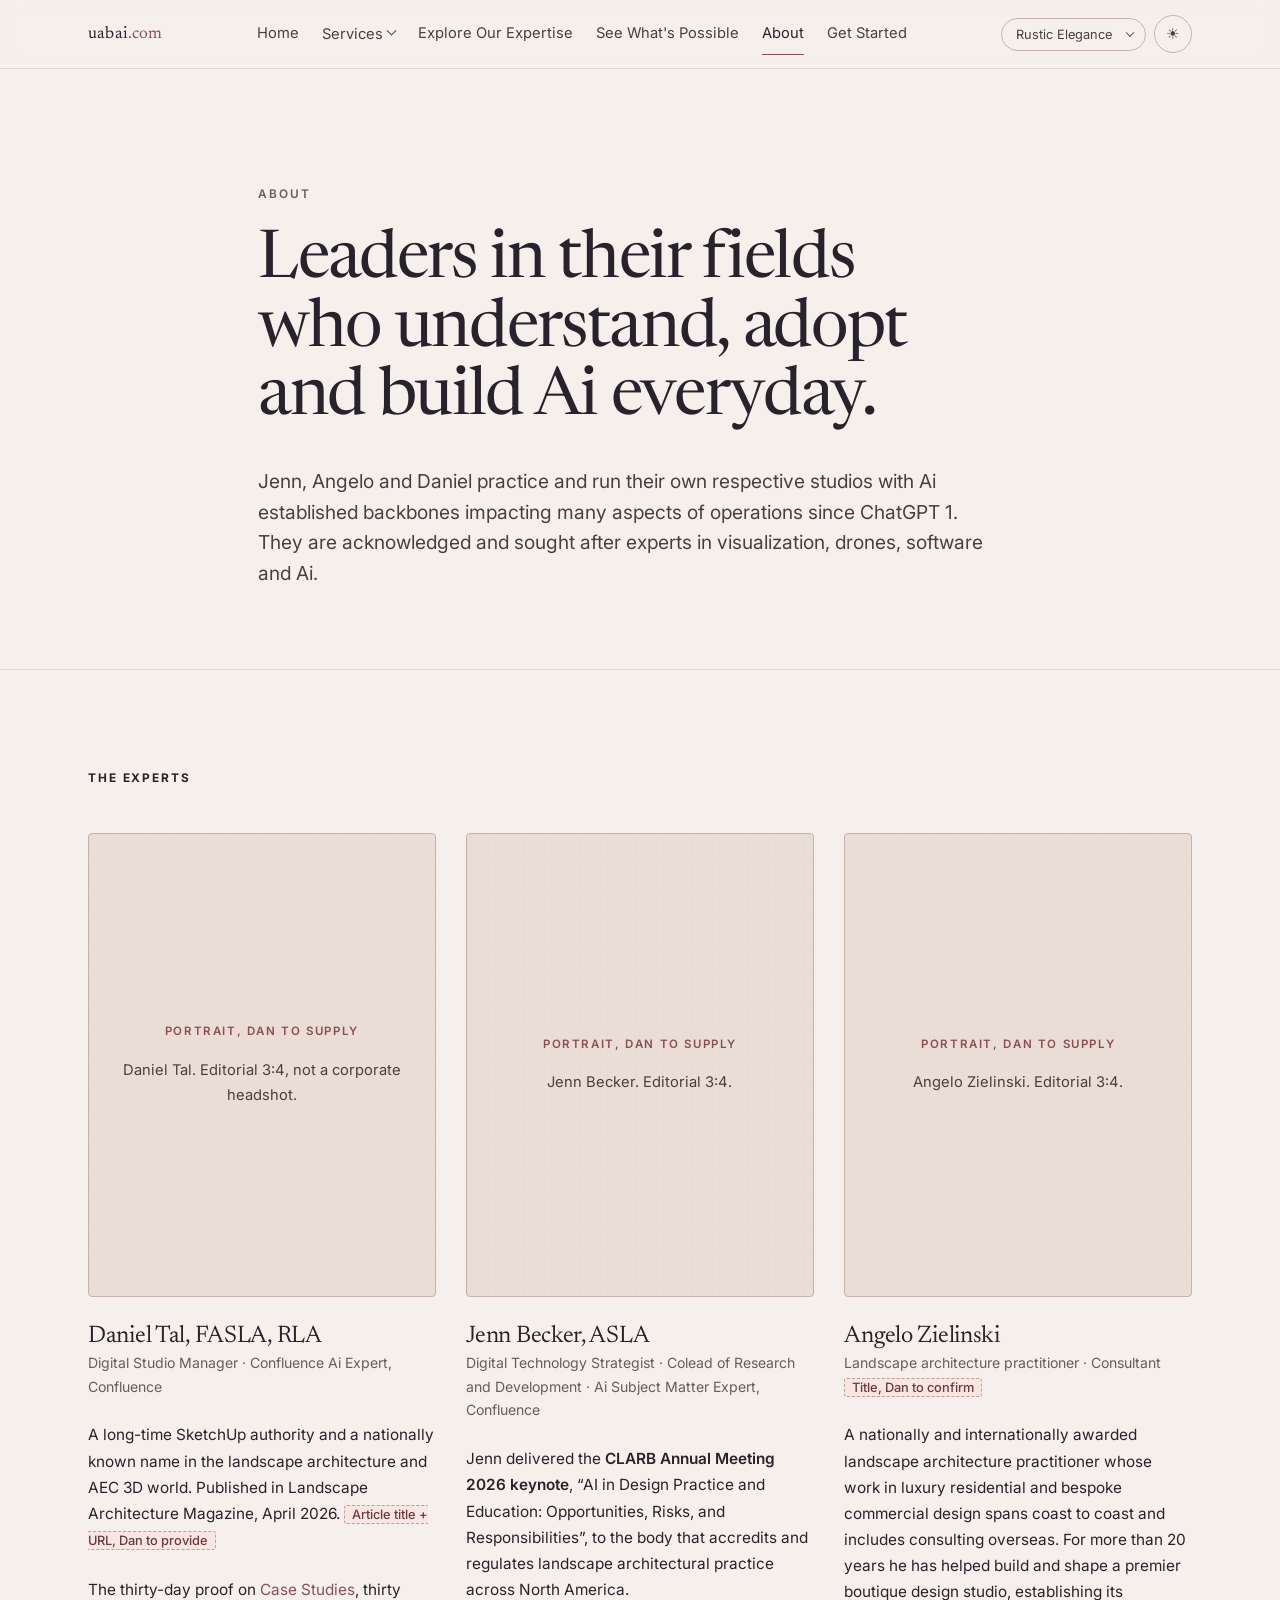
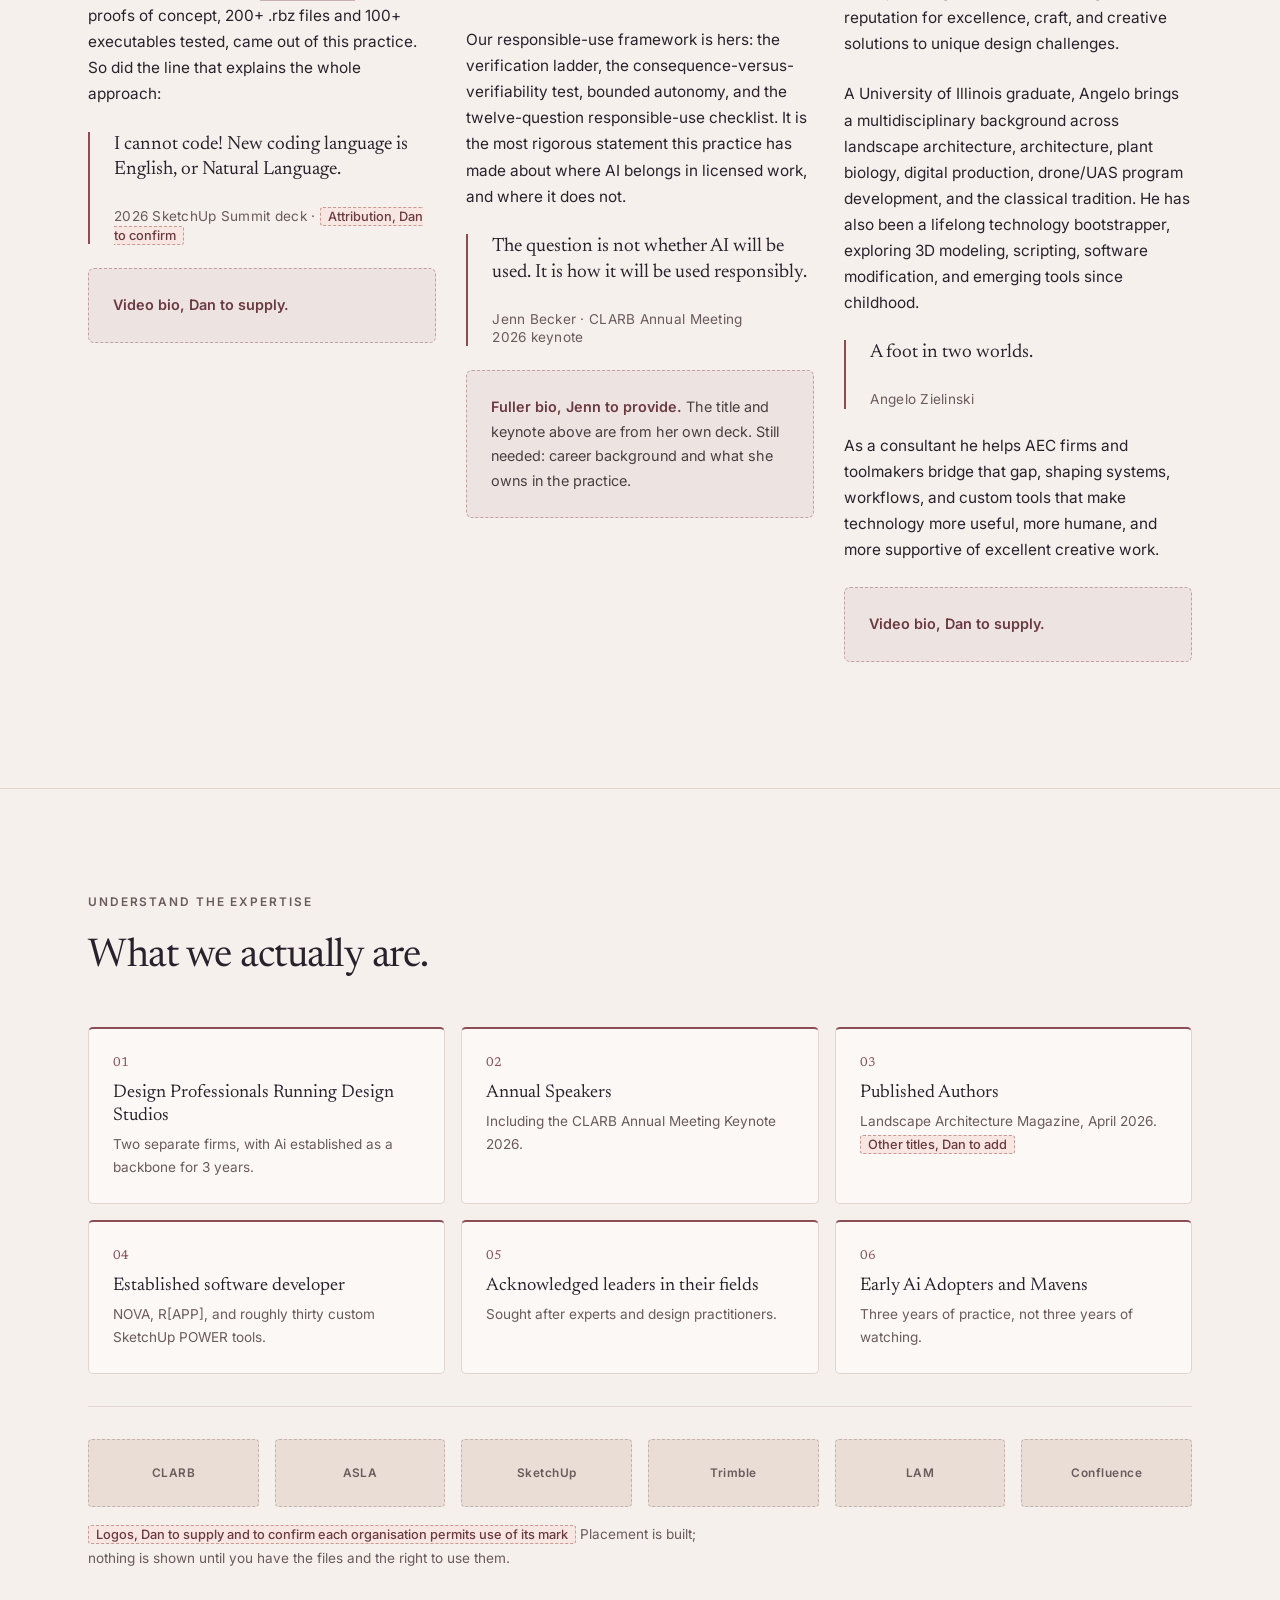
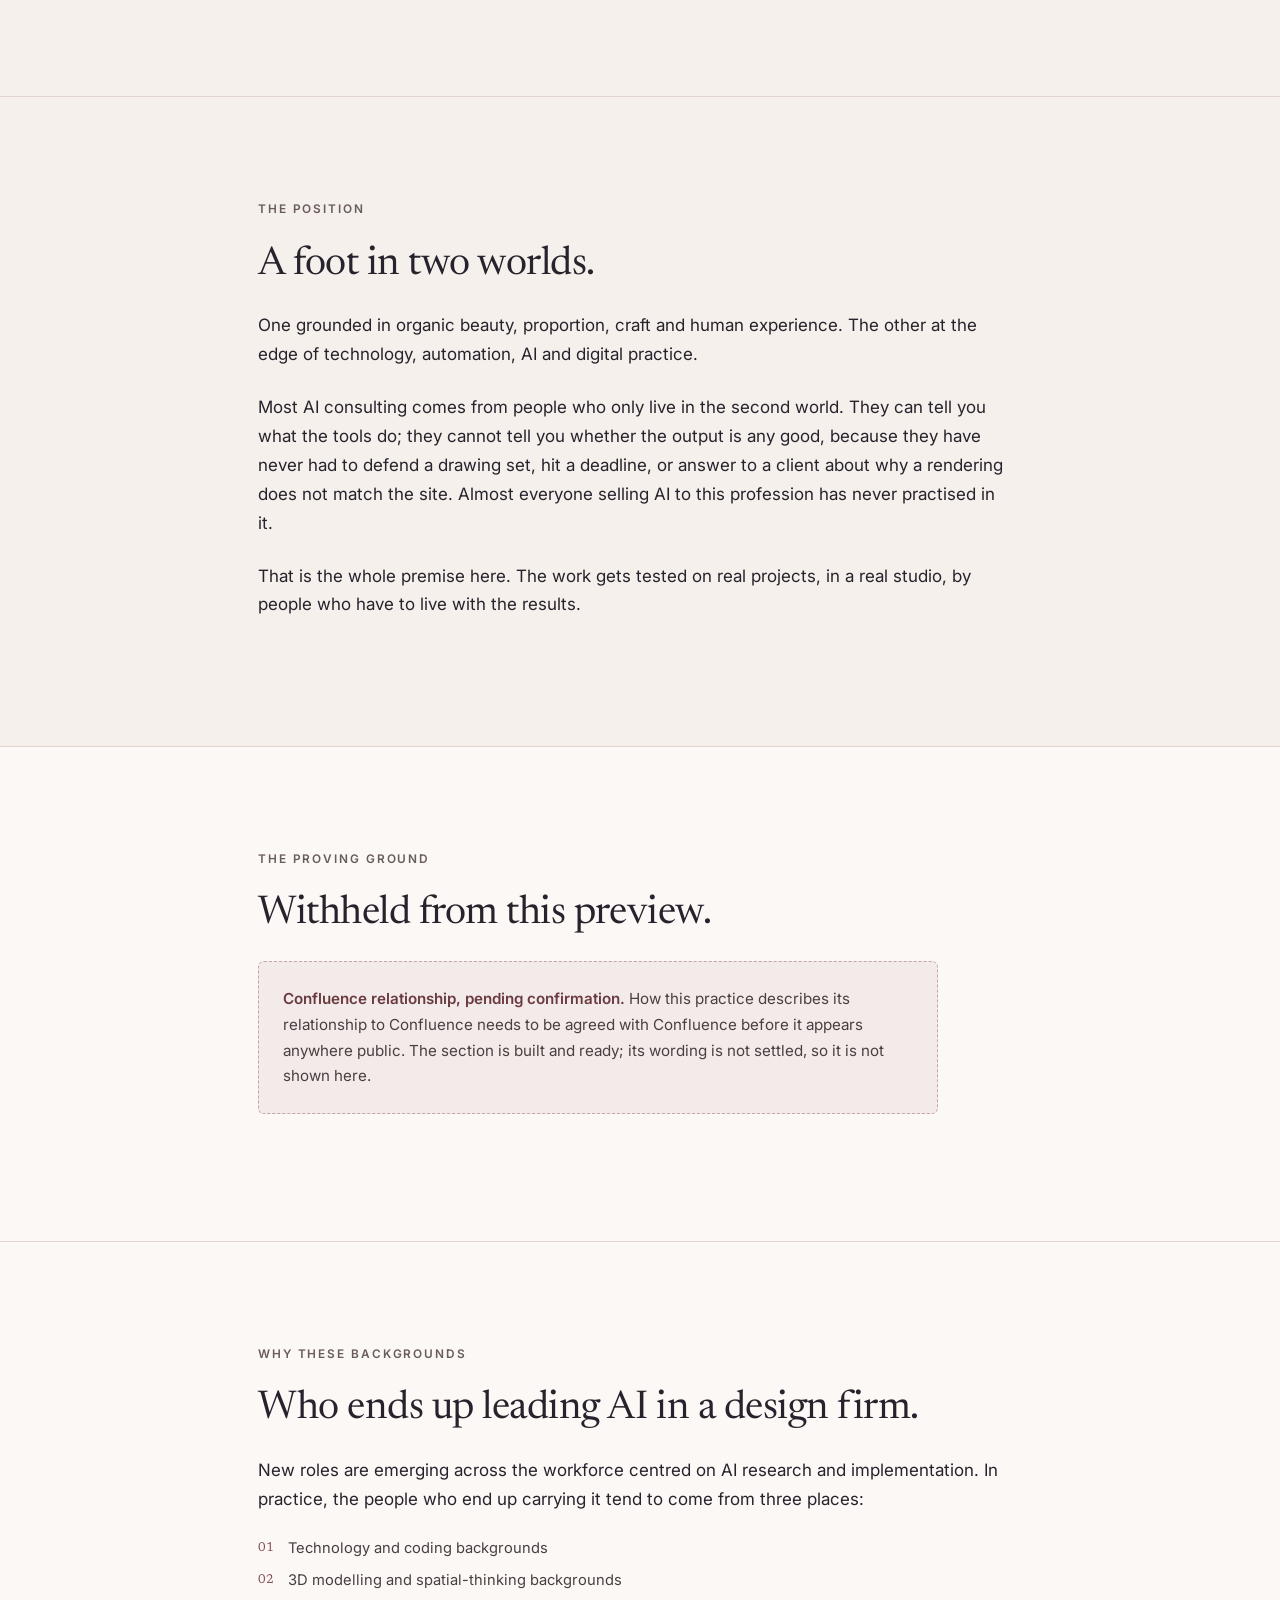
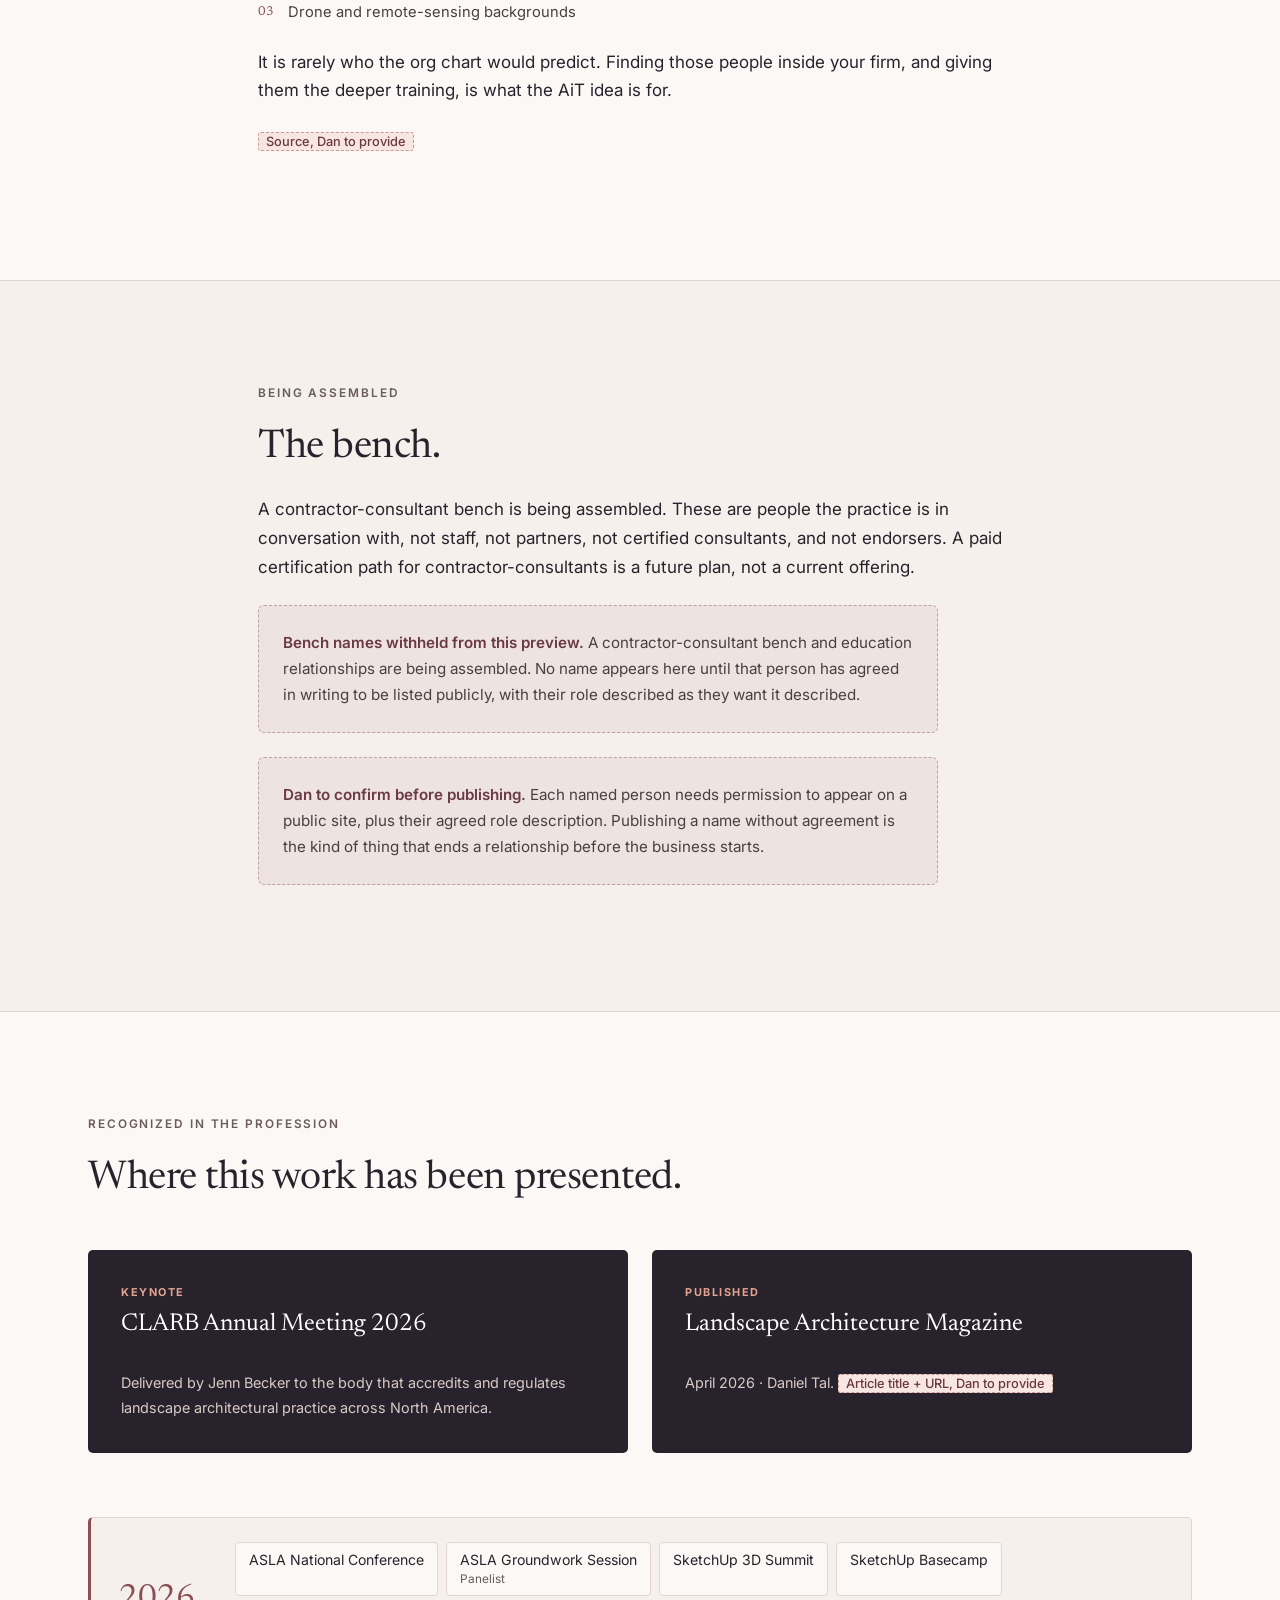
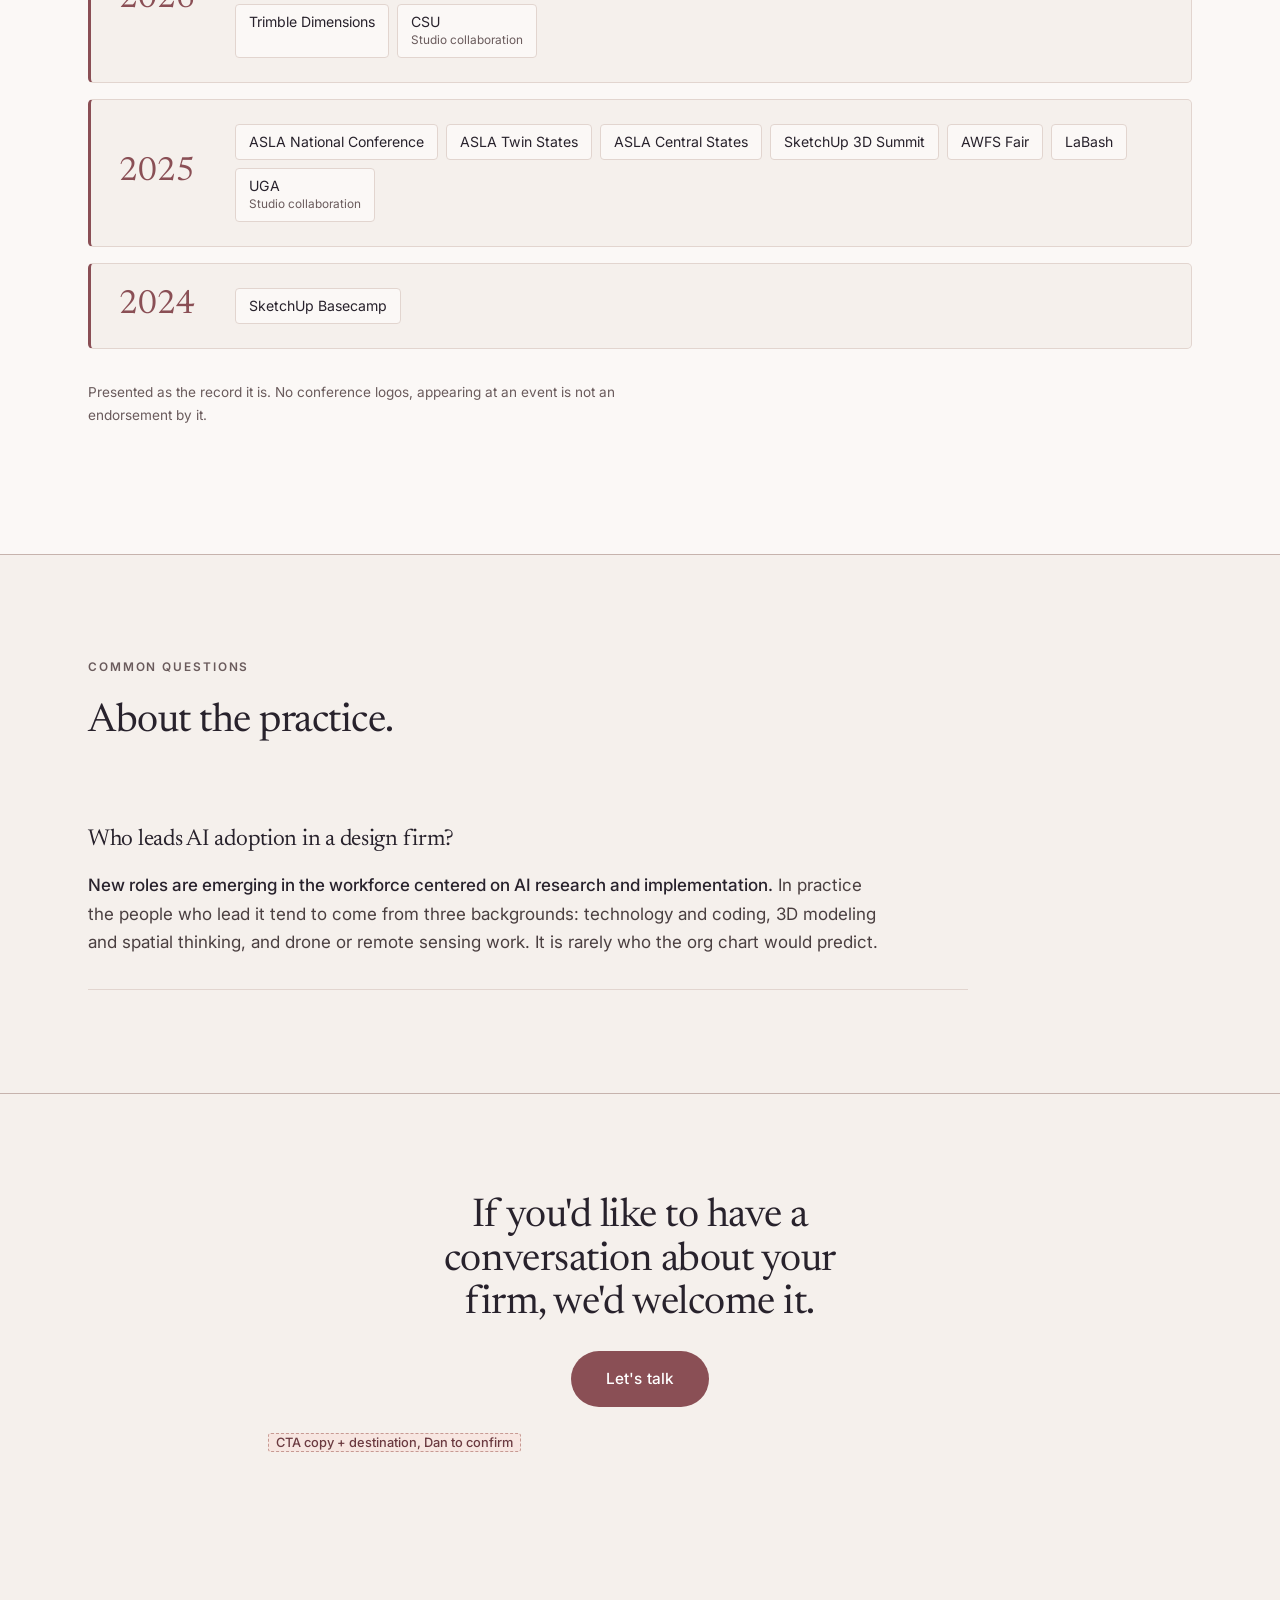
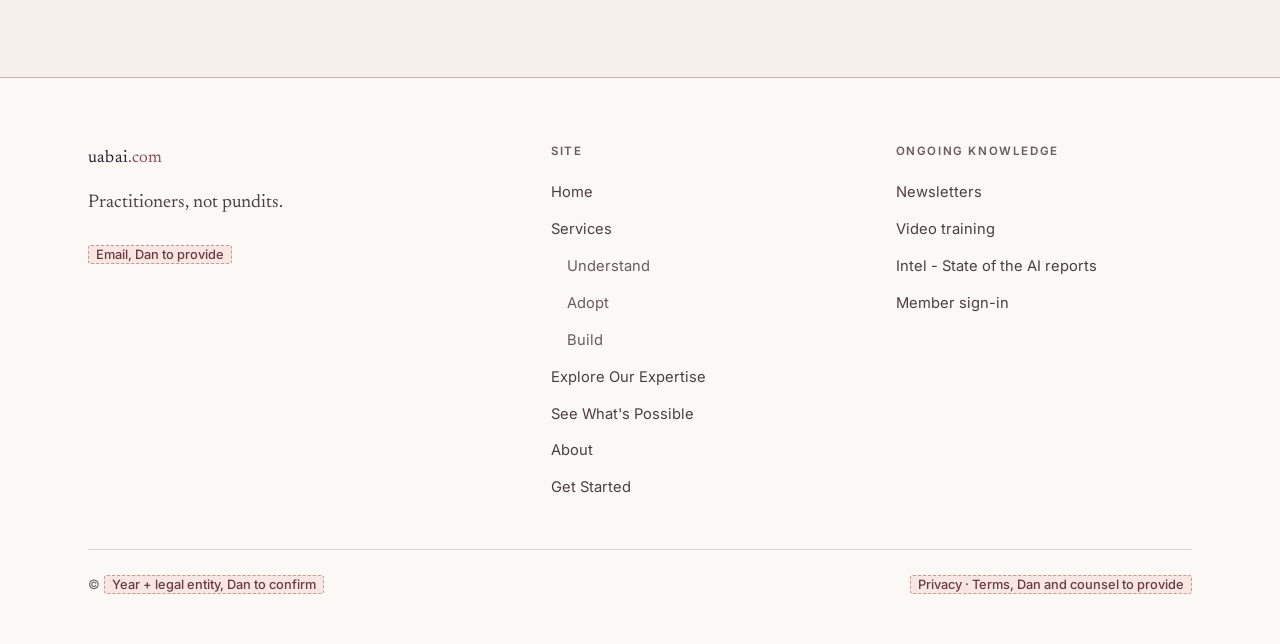
==== about.html @ 870825ae "Stage links on the home page, scenario note, expertise copy - Home: "Stage One in full" under the Un" ====
<!doctype html>
<html lang="en">
<head>
<meta charset="utf-8">
<meta name="viewport" content="width=device-width, initial-scale=1">
<meta name="robots" content="noindex, nofollow, noarchive, nosnippet, noimageindex">
<meta name="googlebot" content="noindex, nofollow">
<title>About | The practitioners behind the practice | UABAi</title>
<meta name="description" content="Leaders in their fields who understand, adopt and build Ai everyday for over three years. Daniel Tal, Jenn Becker and Angelo Zielinski, design professionals running design studios, annual speakers including the CLARB Annual Meeting Keynote 2026, published authors, early Ai adopters.">
<link rel="canonical" href="https://uabai.com/about">
<link rel="preconnect" href="https://fonts.googleapis.com">
<link rel="preconnect" href="https://fonts.gstatic.com" crossorigin>
<link href="https://fonts.googleapis.com/css2?family=Newsreader:opsz,wght@6..72,300;6..72,400;6..72,500&family=Inter:wght@400;500;600&display=swap" rel="stylesheet">
<link rel="stylesheet" href="assets/css/site.css?v=20260717b">
<script type="application/ld+json">
{
  "@context": "https://schema.org",
  "@graph": [
    {
      "@type": "Person",
      "@id": "https://uabai.com/#daniel-tal",
      "name": "Daniel Tal",
      "honorificSuffix": "FASLA, RLA",
      "jobTitle": "Digital Studio Manager",
      "worksFor": { "@type": "Organization", "name": "Confluence" },
      "knowsAbout": ["Artificial intelligence in AEC", "SketchUp", "3D modeling", "Landscape architecture", "Generative rendering"]
    },
    {
      "@type": "Person",
      "@id": "https://uabai.com/#jenn-becker",
      "name": "Jenn Becker",
      "honorificSuffix": "ASLA",
      "jobTitle": "Digital Technology Strategist; Colead of Research and Development; Ai Subject Matter Expert",
      "worksFor": { "@type": "Organization", "name": "Confluence" },
      "knowsAbout": ["Artificial intelligence in AEC", "Landscape architecture"]
    },
    {
      "@type": "Person",
      "@id": "https://uabai.com/#angelo-zielinski",
      "name": "Angelo Zielinski",
      "description": "A nationally and internationally awarded landscape architecture practitioner working in luxury residential and bespoke commercial design, with a multidisciplinary background across landscape architecture, architecture, plant biology, digital production, drone/UAS program development, and the classical tradition.",
      "alumniOf": { "@type": "CollegeOrUniversity", "name": "University of Illinois" },
      "knowsAbout": ["Landscape architecture", "Artificial intelligence in AEC", "Custom tools and workflows", "Drone and UAS programs"]
    },
    {
      "@type": "FAQPage",
      "@id": "https://uabai.com/about#faq",
      "mainEntity": [
        {
          "@type": "Question",
          "name": "Who leads AI adoption in a design firm?",
          "acceptedAnswer": {
            "@type": "Answer",
            "text": "New roles are emerging in the workforce centered on AI research and implementation. In practice the people who lead it tend to come from three backgrounds: technology and coding, 3D modeling and spatial thinking, and drone or remote sensing work."
          }
        }
      ]
    }
  ]
}
</script>
</head>
<body>
<a class="skip" href="#main">Skip to content</a>


<header class="site-header">
  <div class="shell site-header__in">
    <a class="wordmark" href="index.html">uabai<span>.com</span></a>
    <nav class="nav" id="primary-nav" aria-label="Primary">
      <a href="index.html">Home</a>
      <span class="nav__item" data-open="false">
        <button class="nav__trigger" type="button" aria-expanded="false"
                aria-controls="services-menu">
          Services <span class="nav__caret" aria-hidden="true"></span>
        </button>
        <div class="nav__menu" id="services-menu">
          <a href="services.html"><strong>All services</strong><small>The three stages, side by side</small></a>
          <hr>
          <a class="nav__stage stage--understand" href="stage-understand.html">
            <i>01</i><span><strong>Understand</strong><small>60-Day AI Accelerator · $10k to $15k</small></span></a>
          <a class="nav__stage stage--adopt" href="stage-adopt.html">
            <i>02</i><span><strong>Adopt</strong><small>90-Day AI Immersion · $20k to $25k</small></span></a>
          <a class="nav__stage stage--build" href="stage-build.html">
            <i>03</i><span><strong>Build</strong><small>180-Day AI Competency · $30k to $40k</small></span></a>
        </div>
      </span>
      <a href="expertise.html">Explore Our Expertise</a>
      <a href="possibilities.html">See What's Possible</a>
      <a href="about.html" aria-current="page">About</a>
      <a href="contact.html">Get Started</a>
    </nav>
    <div class="header-tools">
      <span class="style-pick">
        <label class="visually-hidden" for="style-pick">Style template</label>
        <select id="style-pick" data-palette-pick>
          <option value="rustic">Rustic Elegance</option>
          <option value="autumn">Autumn Harvest</option>
          <option value="urban">Urban Retreat</option>
          <option value="blush">Blush Tide</option>
        </select>
      </span>
      <button class="icon-btn" data-theme-toggle type="button" aria-label="Toggle theme">☀</button>
      <button class="icon-btn nav-toggle" data-nav-toggle type="button"
              aria-expanded="false" aria-controls="primary-nav" aria-label="Menu">☰</button>
    </div>
  </div>
</header>

<main id="main">

  <section class="hero" style="padding-bottom:var(--s6)">
    <div class="shell shell--narrow">
      <span class="eyebrow">About</span>
      <h1>Leaders in their fields who understand, adopt and build Ai everyday.</h1>
      <p class="lead" style="margin-top:var(--s5)">Jenn, Angelo and Daniel practice and run their
      own respective studios with Ai established backbones impacting many aspects of operations
      since ChatGPT 1. They are acknowledged and sought after experts in visualization, drones,
      software and Ai.</p>
    </div>
  </section>




  <!-- ------------------------------------------------ people -->
  <section class="rule-top">
    <div class="shell">
      <h2 class="eyebrow eyebrow--strong" style="margin-bottom:var(--s6)">The Experts</h2>

      <div class="grid grid--3" style="align-items:start">

        <!-- Daniel -->
        <div>
          <figure>
            <div class="proof-slot proof-slot--portrait">
              <span class="proof-slot__label">Portrait, Dan to supply</span>
              <p class="proof-slot__desc">Daniel Tal. Editorial 3:4, not a corporate headshot.</p>
            </div>
          </figure>
          <h3 style="margin-top:var(--s4); font-size:1.5rem">Daniel Tal, FASLA, RLA</h3>
          <p class="dim" style="font-size:.88rem">Digital Studio Manager · Confluence Ai Expert, Confluence</p>
          <p style="font-size:.96rem">A long-time SketchUp authority and a nationally known name in the
          landscape architecture and AEC 3D world. Published in Landscape Architecture Magazine, April
          2026. <span class="ph">Article title + URL, Dan to provide</span></p>
          <p style="font-size:.96rem">The thirty-day proof on
          <a class="link-quiet" href="expertise.html">Case Studies</a>, thirty proofs of concept, 200+
          .rbz files and 100+ executables tested, came out of this practice. So did the line that
          explains the whole approach:</p>
          <blockquote class="pull" style="margin-block:var(--s4); font-size:1.2rem; padding-left:var(--s4)">
            <p style="font-size:inherit">I cannot code! New coding language is English, or Natural Language.</p>
            <cite>2026 SketchUp Summit deck · <span class="ph">Attribution, Dan to confirm</span></cite>
          </blockquote>
          <p class="ph-block" style="font-size:.9rem"><strong>Video bio, Dan to supply.</strong></p>
        </div>

        <!-- Jenn -->
        <div>
          <figure>
            <div class="proof-slot proof-slot--portrait">
              <span class="proof-slot__label">Portrait, Dan to supply</span>
              <p class="proof-slot__desc">Jenn Becker. Editorial 3:4.</p>
            </div>
          </figure>
          <h3 style="margin-top:var(--s4); font-size:1.5rem">Jenn Becker, ASLA</h3>
          <p class="dim" style="font-size:.88rem">Digital Technology Strategist · Colead of Research and
          Development · Ai Subject Matter Expert, Confluence</p>
          <p style="font-size:.96rem">Jenn delivered the <strong>CLARB Annual Meeting 2026
          keynote</strong>, “AI in Design Practice and Education: Opportunities, Risks, and
          Responsibilities”, to the body that accredits and regulates landscape architectural
          practice across North America.</p>
          <p style="font-size:.96rem">Our responsible-use framework is hers: the verification
          ladder, the consequence-versus-verifiability test, bounded autonomy, and the twelve-question
          responsible-use checklist. It is the most rigorous statement this practice has made about
          where AI belongs in licensed work, and where it does not.</p>
          <blockquote class="pull" style="margin-block:var(--s4); font-size:1.2rem; padding-left:var(--s4)">
            <p style="font-size:inherit">The question is not whether AI will be used. It is how it will be used responsibly.</p>
            <cite>Jenn Becker · CLARB Annual Meeting 2026 keynote</cite>
          </blockquote>
          <div class="ph-block" style="font-size:.9rem">
            <strong>Fuller bio, Jenn to provide.</strong> The title and keynote above are from her own
            deck. Still needed: career background and what she owns in the practice.
          </div>
        </div>

        <!-- Angelo -->
        <div>
          <figure>
            <div class="proof-slot proof-slot--portrait">
              <span class="proof-slot__label">Portrait, Dan to supply</span>
              <p class="proof-slot__desc">Angelo Zielinski. Editorial 3:4.</p>
            </div>
          </figure>
          <h3 style="margin-top:var(--s4); font-size:1.5rem">Angelo Zielinski</h3>
          <p class="dim" style="font-size:.88rem">Landscape architecture practitioner · Consultant
          <span class="ph">Title, Dan to confirm</span></p>
          <p style="font-size:.96rem">A nationally and internationally awarded landscape architecture
          practitioner whose work in luxury residential and bespoke commercial design spans coast to
          coast and includes consulting overseas. For more than 20 years he has helped build and shape
          a premier boutique design studio, establishing its reputation for excellence, craft, and
          creative solutions to unique design challenges.</p>
          <p style="font-size:.96rem">A University of Illinois graduate, Angelo brings a
          multidisciplinary background across landscape architecture, architecture, plant biology,
          digital production, drone/UAS program development, and the classical tradition. He has also
          been a lifelong technology bootstrapper, exploring 3D modeling, scripting, software
          modification, and emerging tools since childhood.</p>
          <blockquote class="pull" style="margin-block:var(--s4); font-size:1.2rem; padding-left:var(--s4)">
            <p style="font-size:inherit">A foot in two worlds.</p>
            <cite>Angelo Zielinski</cite>
          </blockquote>
          <p style="font-size:.96rem">As a consultant he helps AEC firms and toolmakers bridge that
          gap, shaping systems, workflows, and custom tools that make technology more useful, more
          humane, and more supportive of excellent creative work.</p>
          <p class="ph-block" style="font-size:.9rem"><strong>Video bio, Dan to supply.</strong></p>
        </div>

      </div>
    </div>
  </section>

  <!-- ------------------------------------------------ the expertise -->
  <section class="rule-top">
    <div class="shell">
      <span class="eyebrow">Understand the expertise</span>
      <h2>What we actually are.</h2>

      <div class="exp-grid">
        <article class="exp-card">
          <span class="exp-card__n">01</span>
          <span class="exp-card__t">Design Professionals Running Design Studios</span>
          <p class="exp-card__s">Two separate firms, with Ai established as a backbone for 3 years.</p>
        </article>
        <article class="exp-card">
          <span class="exp-card__n">02</span>
          <span class="exp-card__t">Annual Speakers</span>
          <p class="exp-card__s">Including the CLARB Annual Meeting Keynote 2026.</p>
        </article>
        <article class="exp-card">
          <span class="exp-card__n">03</span>
          <span class="exp-card__t">Published Authors</span>
          <p class="exp-card__s">Landscape Architecture Magazine, April 2026.
          <span class="ph">Other titles, Dan to add</span></p>
        </article>
        <article class="exp-card">
          <span class="exp-card__n">04</span>
          <span class="exp-card__t">Established software developer</span>
          <p class="exp-card__s">NOVA, R[APP], and roughly thirty custom SketchUp POWER tools.</p>
        </article>
        <article class="exp-card">
          <span class="exp-card__n">05</span>
          <span class="exp-card__t">Acknowledged leaders in their fields</span>
          <p class="exp-card__s">Sought after experts and design practitioners.</p>
        </article>
        <article class="exp-card">
          <span class="exp-card__n">06</span>
          <span class="exp-card__t">Early Ai Adopters and Mavens</span>
          <p class="exp-card__s">Three years of practice, not three years of watching.</p>
        </article>
      </div>

      <div class="logo-strip">
        <span class="logo-slot">CLARB</span>
        <span class="logo-slot">ASLA</span>
        <span class="logo-slot">SketchUp</span>
        <span class="logo-slot">Trimble</span>
        <span class="logo-slot">LAM</span>
        <span class="logo-slot">Confluence</span>
      </div>
      <p class="dim" style="font-size:.85rem; margin-top:var(--s3)">
        <span class="ph">Logos, Dan to supply and to confirm each organisation permits use of its mark</span>
        Placement is built; nothing is shown until you have the files and the right to use them.
      </p>
    </div>
  </section>


  <!-- ------------------------------------------------ two worlds -->
  <section class="rule-top">
    <div class="shell shell--narrow">
      <span class="eyebrow">The position</span>
      <h2>A foot in two worlds.</h2>
      <p style="margin-top:var(--s4)">One grounded in organic beauty, proportion, craft and human
      experience. The other at the edge of technology, automation, AI and digital practice.</p>
      <p>Most AI consulting comes from people who only live in the second world. They can tell you
      what the tools do; they cannot tell you whether the output is any good, because they have never
      had to defend a drawing set, hit a deadline, or answer to a client about why a rendering does
      not match the site. Almost everyone selling AI to this profession has never practised in it.</p>
      <p>That is the whole premise here. The work gets tested on real projects, in a real studio,
      by people who have to live with the results.</p>
    </div>
  </section>

  <!-- confluence section withheld from preview -->
  <section class="bg-lifted rule-top">
    <div class="shell shell--narrow">
      <span class="eyebrow">The proving ground</span>
      <h2>Withheld from this preview.</h2>
      <div class="ph-block">
        <strong>Confluence relationship, pending confirmation.</strong> How this practice
        describes its relationship to Confluence needs to be agreed with Confluence before it
        appears anywhere public. The section is built and ready; its wording is not settled,
        so it is not shown here.
      </div>
    </div>
  </section>
  <!-- ------------------------------------------------ workforce -->
  <section class="bg-lifted rule-top">
    <div class="shell shell--narrow">
      <span class="eyebrow">Why these backgrounds</span>
      <h2>Who ends up leading AI in a design firm.</h2>
      <p style="margin-top:var(--s4)">New roles are emerging across the workforce centred on AI
      research and implementation. In practice, the people who end up carrying it tend to come from
      three places:</p>
      <ul class="list-tick" style="margin-top:var(--s4)">
        <li>Technology and coding backgrounds</li>
        <li>3D modelling and spatial-thinking backgrounds</li>
        <li>Drone and remote-sensing backgrounds</li>
      </ul>
      <p style="margin-top:var(--s4)">It is rarely who the org chart would predict. Finding those
      people inside your firm, and giving them the deeper training, is what the AiT idea is for.</p>
      <p class="dim" style="font-size:.88rem"><span class="ph">Source, Dan to provide</span></p>
    </div>
  </section>

  <!-- ------------------------------------------------ bench -->
  <section class="rule-top">
    <div class="shell shell--narrow">
      <span class="eyebrow">Being assembled</span>
      <h2>The bench.</h2>
      <p style="margin-top:var(--s4)">A contractor-consultant bench is being assembled. These are
      people the practice is in conversation with, not staff, not partners, not certified
      consultants, and not endorsers. A paid certification path for contractor-consultants is a
      future plan, not a current offering.</p>
      <div class="ph-block">
        <strong>Bench names withheld from this preview.</strong> A contractor-consultant
        bench and education relationships are being assembled. No name appears here until
        that person has agreed in writing to be listed publicly, with their role described
        as they want it described.
      </div>
      
      <div class="ph-block">
        <strong>Dan to confirm before publishing.</strong> Each named person needs permission to
        appear on a public site, plus their agreed role description. Publishing a name without
        agreement is the kind of thing that ends a relationship before the business starts.
      </div>
    </div>
  </section>

  <!-- ------------------------------------------------ credentials -->
  <section class="bg-lifted rule-top">
    <div class="shell">
      <span class="eyebrow">Recognized in the profession</span>
      <h2>Where this work has been presented.</h2>

      <div class="cred-feature" style="margin-top:var(--s6)">
        <article class="cred-card">
          <span class="cred-card__kind">Keynote</span>
          <p class="cred-card__name">CLARB Annual Meeting 2026</p>
          <p class="cred-card__meta">Delivered by Jenn Becker to the body that accredits and
          regulates landscape architectural practice across North America.</p>
        </article>
        <article class="cred-card">
          <span class="cred-card__kind">Published</span>
          <p class="cred-card__name">Landscape Architecture Magazine</p>
          <p class="cred-card__meta">April 2026 · Daniel Tal.
          <span class="ph">Article title + URL, Dan to provide</span></p>
        </article>
      </div>

      <div class="cred-years">
        <div class="cred-year">
          <span class="cred-year__y">2026</span>
          <ul class="cred-year__list">
            <li>ASLA National Conference</li>
            <li>ASLA Groundwork Session <span>Panelist</span></li>
            <li>SketchUp 3D Summit</li>
            <li>SketchUp Basecamp</li>
            <li>Trimble Dimensions</li>
            <li>CSU <span>Studio collaboration</span></li>
          </ul>
        </div>
        <div class="cred-year">
          <span class="cred-year__y">2025</span>
          <ul class="cred-year__list">
            <li>ASLA National Conference</li>
            <li>ASLA Twin States</li>
            <li>ASLA Central States</li>
            <li>SketchUp 3D Summit</li>
            <li>AWFS Fair</li>
            <li>LaBash</li>
            <li>UGA <span>Studio collaboration</span></li>
          </ul>
        </div>
        <div class="cred-year">
          <span class="cred-year__y">2024</span>
          <ul class="cred-year__list">
            <li>SketchUp Basecamp</li>
          </ul>
        </div>
      </div>

      <p class="dim" style="font-size:.85rem; margin-top:var(--s5)">Presented as the record it is.
      No conference logos, appearing at an event is not an endorsement by it.</p>
    </div>
  </section>

  <!-- ------------------------------------------------------------- faq -->
  <section class="faq rule-top">
    <div class="shell">
      <span class="eyebrow">Common questions</span>
      <h2>About the practice.</h2>
      <div style="margin-top:var(--s6)">
        <div class="faq__item">
          <h3 class="faq__q">Who leads AI adoption in a design firm?</h3>
          <p class="faq__a"><strong>New roles are emerging in the workforce centered on AI research
          and implementation.</strong> In practice the people who lead it tend to come from three
          backgrounds: technology and coding, 3D modeling and spatial thinking, and drone or remote
          sensing work. It is rarely who the org chart would predict.</p>
        </div>
        
      </div>
    </div>
  </section>

  <section class="closer">
    <div class="shell">
      <h2>If you'd like to have a conversation about your firm, we'd welcome it.</h2>
      <div class="cta-row" style="justify-content:center">
        <a class="btn btn--primary" href="contact.html">Let's talk</a>
      </div>
      <p class="dim" style="font-size:.85rem; margin-top:var(--s4)"><span class="ph">CTA copy + destination, Dan to confirm</span></p>
    </div>
  </section>

</main>

<footer class="site-footer">
  <div class="shell">
    <div class="footer__grid">
      <div>
        <a class="wordmark" href="index.html">uabai<span>.com</span></a>
        <p class="footer__tag">Practitioners, not pundits.</p>
        <p style="font-size:.88rem" class="dim"><span class="ph">Email, Dan to provide</span></p>
      </div>
      <div class="footer__col">
        <h4>Site</h4>
        <ul>
          <li><a href="index.html">Home</a></li>
          <li><a href="services.html">Services</a></li>
          <li class="sub"><a href="stage-understand.html">Understand</a></li>
          <li class="sub"><a href="stage-adopt.html">Adopt</a></li>
          <li class="sub"><a href="stage-build.html">Build</a></li>
          <li><a href="expertise.html">Explore Our Expertise</a></li>
          <li><a href="possibilities.html">See What's Possible</a></li>
          <li><a href="about.html">About</a></li>
          <li><a href="contact.html">Get Started</a></li>
        </ul>
      </div>
      <div class="footer__col">
        <h4>Ongoing Knowledge</h4>
        <ul>
          <li><a href="services.html#ongoing">Newsletters</a></li>
          <li><a href="services.html#ongoing">Video training</a></li>
          <li><a href="services.html#ongoing">Intel - State of the AI reports</a></li>
          <li><a href="services.html#ongoing">Member sign-in</a></li>
        </ul>
      </div>
    </div>
    <div class="footer__base">
      <span>© <span class="ph">Year + legal entity, Dan to confirm</span></span>
      <span><span class="ph">Privacy · Terms, Dan and counsel to provide</span></span>
    </div>
  </div>
</footer>

<script src="assets/js/site.js?v=20260717b"></script>
</body>
</html>
---- assets/css/site.css ----
/* =========================================================================
   [CONSULTANCY NAME — Dan to confirm]
   Design system.

   Palette: RUSTIC ELEGANCE (supplied by Dan).
     #28222C  #4A3F40  #8A4F55  #E4A390  #D49C68

   All five swatches are mid-to-dark, so the set contains no ground colour.
   --ground/--lifted/--sunk are derived warm near-whites tinted toward the
   family rather than a neutral grey, which would fight the salmon and tan.
   Likewise #E4A390 and #D49C68 are far too light to carry small text on a
   light ground, so each has a darkened text-safe sibling; the raw swatch is
   kept for fills and for text on dark panels. Nothing here is guessed — every
   derived value is verified against WCAG AA in both themes.

   The four workflow-legend states (human-led / AI-assisted / automated /
   required human checkpoint) are preserved from the CLARB deck and remapped
   onto this palette. Maroon means "a person must be here" — including on
   buttons. That scarcity is the point; don't spend it on decoration.
   ========================================================================= */

:root {
  /* ---------------------------------------------------------------------
     PALETTE — sampled pixel-for-pixel from the practice's own CLARB Annual
     Meeting 2026 keynote deck ("AI in Design Practice and Education").
     This is their brand, not a chosen scheme.

     The four hues below are not decorative: they ARE the deck's workflow
     legend (p.9) — human-led, AI-assisted, automated, required human
     checkpoint. The site inherits that legend wholesale, so colour means the
     same thing here as it does on stage. Orange is reserved for the human
     checkpoint and for action; that scarcity is the entire point.
     --------------------------------------------------------------------- */

  /* Ground — derived warm near-white; the palette supplies no light value */
  --ground:    #F5F0EC;
  --lifted:    #FBF8F6;
  --sunk:      #E9DDD6;
  --ink:       #28222C;   /* palette */
  --ink-soft:  #4A3F40;   /* palette */
  --ink-mute:  #6A5B5C;   /* derived — must clear 4.5:1 on --ground at 11.8px */
  --rule:      #C6B3AD;
  --rule-soft: #E2D5CF;

  /* Action + the required-human-checkpoint colour. One colour, one meaning. */
  --accent:      #8A4F55;   /* palette */
  --accent-deep: #6B3A40;   /* derived — hover / small text */
  --accent-lift: #E4A390;   /* palette — fills, and text on dark panels */
  --on-accent:   #FFFFFF;

  /* The workflow legend, remapped onto this palette. */
  --human:      #4A3F40;   /* human-led */
  --human-lift: #6E5F60;
  --human-deep: #28222C;
  --on-human:   #F5F0EC;
  --assisted:   #FFFFFF;   /* AI-assisted — white, outlined */
  --automated:  #8A5F2C;   /* derived from #D49C68 — text-safe on light */
  --automated-lift: #D49C68;   /* palette — fills */
  --checkpoint: #8A4F55;   /* required human checkpoint */
  --checkpoint-lift: #B36A70;

  /* Engagement stages ride the legend rather than a second colour language. */
  --moss:       #4A3F40;   /* Understand */
  --moss-lift:  #6E5F60;
  --ochre:      #8A5F2C;   /* Adopt */
  --ochre-lift: #D49C68;
  --clay:       #8A4F55;   /* Build */
  --clay-lift:  #B36A70;
  --slate:      #4A3F40;
  --slate-lift: #6E5F60;

  /* Inverse panels — dark in BOTH themes on purpose (emphasis, not surface). */
  --panel:            #28222C;
  --on-panel:         #F5F0EC;
  --on-panel-soft:    #D9CBC6;
  --on-panel-tag:     #E4A390;   /* palette — light on dark */
  --on-panel-accent:  #D49C68;   /* palette — light on dark */
  --on-panel-rule:    rgba(245,240,236,.22);

  /* Placeholder chips — solid values so contrast is verifiable in both themes */
  --ph-ink:  #6B3A40;
  --ph-bg:   #F7E6E1;
  --ph-line: #C79A93;

  /* Type */
  --display: "Newsreader", Georgia, "Times New Roman", serif;
  --sans: "Inter", system-ui, -apple-system, "Segoe UI", Arial, sans-serif;

  /* 8px spacing scale */
  --s1: 4px;  --s2: 8px;  --s3: 16px; --s4: 24px;
  --s5: 32px; --s6: 48px; --s7: 64px; --s8: 96px; --s9: 128px;

  --measure: 68ch;
  --shell: 1200px;
  --radius-pill: 999px;

  --dur: 240ms;
  --ease: cubic-bezier(.2, .6, .2, 1);
}

/* Must mirror :root[data-theme="dark"] exactly — this is what an OS-dark
   visitor gets when they have not chosen a theme. Keep the two in sync. */
@media (prefers-color-scheme: dark) {
  :root:not([data-theme="light"]) {
    --ground:    #1B161E;
    --lifted:    #28222C;
    --sunk:      #120E15;
    --ink:       #F5F0EC;
    --ink-soft:  #CFC0BC;
    --ink-mute:  #9C8C8D;
    --rule:      #45393E;
    --rule-soft: #332A30;
    --accent:      #E4A390;
    --accent-deep: #F2BFAF;
    --accent-lift: #E4A390;
    --on-accent:   #28222C;

    --human:      #C9B6B8;
    --human-lift: #E0D2D3;
    --human-deep: #8A7A7C;
    --on-human:   #1B161E;
    --assisted:   #F5F0EC;
    --automated:  #D49C68;
    --automated-lift: #E4B98E;
    --checkpoint: #E4A390;
    --checkpoint-lift: #F2BFAF;

    --moss:       #C9B6B8;
    --moss-lift:  #E0D2D3;
    --ochre:      #D49C68;
    --ochre-lift: #E4B98E;
    --clay:       #E4A390;
    --clay-lift:  #F2BFAF;
    --slate:      #C9B6B8;
    --slate-lift: #E0D2D3;

    /* Panel lifts off the near-black ground so it still reads as a panel. */
    --panel:            #3A303F;
    --on-panel:         #F5F0EC;
    --on-panel-soft:    #D9CBC6;
    --on-panel-tag:     #E4A390;
    --on-panel-accent:  #E4B98E;
    --on-panel-rule:    rgba(245,240,236,.22);

    --ph-ink:  #F0C4AC;
    --ph-bg:   #3A2A24;
    --ph-line: #8A5C46;
  }
}

:root[data-theme="dark"] {
  /* Dark = the palette's own near-black, #28222C pushed one step darker
     so panels and surfaces still separate from the ground. */
  --ground:    #1B161E;
  --lifted:    #28222C;
  --sunk:      #120E15;
  --ink:       #F5F0EC;
  --ink-soft:  #CFC0BC;
  --ink-mute:  #9C8C8D;
  --rule:      #45393E;
  --rule-soft: #332A30;
  --accent:      #E4A390;
  --accent-deep: #F2BFAF;
  --accent-lift: #E4A390;
  --on-accent:   #28222C;

  --human:      #C9B6B8;
  --human-lift: #E0D2D3;
  --human-deep: #8A7A7C;
  --on-human:   #1B161E;
  --assisted:   #F5F0EC;
  --automated:  #D49C68;
  --automated-lift: #E4B98E;
  --checkpoint: #E4A390;
  --checkpoint-lift: #F2BFAF;

  --moss:       #C9B6B8;
  --moss-lift:  #E0D2D3;
  --ochre:      #D49C68;
  --ochre-lift: #E4B98E;
  --clay:       #E4A390;
  --clay-lift:  #F2BFAF;
  --slate:      #C9B6B8;
  --slate-lift: #E0D2D3;

  /* Panel lifts off the near-black ground so it still reads as a panel. */
  --panel:            #3A303F;
  --on-panel:         #F5F0EC;
  --on-panel-soft:    #D9CBC6;
  --on-panel-tag:     #E4A390;
  --on-panel-accent:  #E4B98E;
  --on-panel-rule:    rgba(245,240,236,.22);

  --ph-ink:  #F0C4AC;
  --ph-bg:   #3A2A24;
  --ph-line: #8A5C46;
}

/* ---------------------------------------------------------------- reset */
*, *::before, *::after { box-sizing: border-box; }

/* The UA [hidden] rule is display:none at the lowest specificity, so any
   class that sets display (e.g. .lock-bar{display:flex}) silently defeats it.
   For gated content that failure means member-only blocks render to anonymous
   visitors. Not negotiable — [hidden] wins. */
[hidden] { display: none !important; }

/* Chromium will not repaint a *transitioned* property when the custom property
   it reads from changes. Toggling the theme therefore strands anything with a
   colour transition (buttons, chips) on its previous palette while everything
   untransitioned flips correctly. Suppressing transitions for the duration of
   the swap forces the correct repaint; site.js adds and removes this attribute
   around the change. */
:root[data-theme-switching] *,
:root[data-theme-switching] *::before,
:root[data-theme-switching] *::after {
  transition: none !important;
}
html { -webkit-text-size-adjust: 100%; scroll-behavior: smooth; }
@media (prefers-reduced-motion: reduce) { html { scroll-behavior: auto; } }

body {
  margin: 0;
  /* background-color, not the `background` shorthand: transitioning the
     shorthand against a custom-property change fails to repaint in Chromium,
     which silently strands the page on the light ground in dark mode. */
  background-color: var(--ground);
  color: var(--ink);
  font-family: var(--sans);
  font-size: 1.0625rem;
  line-height: 1.7;
  font-feature-settings: "kern" 1;
  -webkit-font-smoothing: antialiased;
}

img { max-width: 100%; height: auto; display: block; }
a { color: inherit; }

:focus-visible {
  outline: 2px solid var(--accent);
  outline-offset: 3px;
  border-radius: 2px;
}

.skip {
  position: absolute; left: -9999px; top: 0; z-index: 200;
  background-color: var(--accent); color: var(--on-accent);
  padding: var(--s3) var(--s4); border-radius: 0 0 4px 0;
  font-size: .9rem; text-decoration: none;
}
.skip:focus { left: 0; }

/* ----------------------------------------------------------- typography */
h1, h2, h3, h4 {
  font-family: var(--display);
  font-weight: 400;
  letter-spacing: -0.012em;
  margin: 0;
  text-wrap: balance;
}

h1 {
  font-size: clamp(2.5rem, 5.2vw, 4.5rem);
  line-height: 1.03;
  letter-spacing: -0.02em;
}
h2 { font-size: clamp(1.9rem, 3.1vw, 3rem); line-height: 1.1; }
h3 { font-size: clamp(1.3rem, 1.7vw, 1.65rem); line-height: 1.25; }

p { margin: 0 0 var(--s4); max-width: var(--measure); }
.lead {
  font-size: clamp(1.125rem, 1.5vw, 1.3rem);
  line-height: 1.6;
  color: var(--ink-soft);
  max-width: 62ch;
}

/* The core rhythm: small caps eyebrow -> big serif headline -> short lead */
.eyebrow {
  font-family: var(--sans);
  font-size: .74rem;
  font-weight: 600;
  letter-spacing: .16em;
  text-transform: uppercase;
  color: var(--ink-mute);
  margin: 0 0 var(--s4);
  display: block;
}
.eyebrow--accent { color: var(--accent); }

.dim { color: var(--ink-mute); }
.serif { font-family: var(--display); }
strong { font-weight: 600; }

/* ---------------------------------------------------------------- shell */
.shell {
  width: 100%;
  max-width: var(--shell);
  margin-inline: auto;
  padding-inline: clamp(20px, 5vw, 48px);
}
.shell--narrow { max-width: 860px; }

section { padding-block: clamp(48px, 8vw, 112px); }
.section--tight { padding-block: clamp(40px, 5vw, 72px); }
.rule-top { border-top: 1px solid var(--rule-soft); }
.bg-lifted { background: var(--lifted); }

/* --------------------------------------------------------------- header */
.site-header {
  position: sticky; top: 0; z-index: 100;
  background: color-mix(in srgb, var(--ground) 88%, transparent);
  backdrop-filter: saturate(1.4) blur(10px);
  border-bottom: 1px solid var(--rule-soft);
}
.site-header__in {
  display: flex; align-items: center; justify-content: space-between;
  gap: var(--s4); min-height: 68px;
}

.wordmark {
  font-family: var(--display);
  font-size: 1.06rem;
  letter-spacing: .01em;
  text-decoration: none;
  color: var(--ink);
  line-height: 1.2;
  padding-block: var(--s2);
}
.wordmark span { color: var(--accent); }

.nav { display: flex; align-items: center; gap: clamp(14px, 1.8vw, 28px); }
.nav a {
  font-size: .92rem;
  text-decoration: none;
  color: var(--ink-soft);
  padding-block: var(--s2);
  transition: color var(--dur) var(--ease);
  white-space: nowrap;
}
.nav a:hover { color: var(--ink); }
.nav a[aria-current="page"] {
  color: var(--ink);
  box-shadow: inset 0 -1px 0 0 var(--accent);
}

/* ------------------------------------------------------- nav dropdown */
.nav__item { position: relative; display: flex; align-items: center; }
.nav__trigger {
  font-family: var(--sans);
  font-size: .92rem;
  color: var(--ink-soft);
  background: none; border: 0; padding: var(--s2) 0;
  cursor: pointer;
  display: inline-flex; align-items: center; gap: 5px;
  transition: color var(--dur) var(--ease);
  white-space: nowrap;
}
.nav__trigger:hover { color: var(--ink); }
.nav__trigger[aria-current="page"] { color: var(--ink); box-shadow: inset 0 -1px 0 0 var(--accent); }
.nav__caret {
  width: 7px; height: 7px; flex: none;
  border-right: 1.5px solid currentColor;
  border-bottom: 1.5px solid currentColor;
  transform: rotate(45deg) translate(-2px, -2px);
  transition: transform var(--dur) var(--ease);
}
.nav__trigger[aria-expanded="true"] .nav__caret { transform: rotate(-135deg) translate(-3px, -3px); }

.nav__menu {
  position: absolute; top: calc(100% + 6px); left: -14px;
  min-width: 290px;
  background: var(--lifted);
  border: 1px solid var(--rule);
  border-radius: 6px;
  box-shadow: 0 14px 40px rgba(40,34,44,.16);
  padding: var(--s2);
  z-index: 120;
  display: none;
}
.nav__item[data-open="true"] .nav__menu { display: block; }
.nav__menu a {
  display: block;
  padding: var(--s3);
  border-radius: 4px;
  text-decoration: none;
  color: var(--ink);
  font-size: .95rem;
  line-height: 1.3;
  transition: background-color var(--dur) var(--ease);
}
.nav__menu a:hover { background: var(--sunk); }
.nav__menu a small {
  display: block;
  font-size: .8rem;
  color: var(--ink-mute);
  margin-top: 3px;
}
.nav__menu a strong { font-weight: 600; }
.nav__menu hr { border: 0; border-top: 1px solid var(--rule-soft); margin: var(--s2) var(--s3); }
.nav__menu .nav__stage { display: flex; align-items: baseline; gap: var(--s3); }
.nav__menu .nav__stage i {
  font-style: normal;
  font-family: var(--display);
  font-size: .9rem;
  color: var(--stage, var(--accent));
  flex: none; width: 14px;
}
.nav__menu a.stage--understand { --stage: var(--moss); }
.nav__menu a.stage--adopt      { --stage: var(--ochre); }
.nav__menu a.stage--build      { --stage: var(--clay); }

@media (max-width: 900px) {
  .nav__item { display: block; }
  .nav__trigger {
    width: 100%; justify-content: space-between;
    padding: var(--s3) 0;
    border-bottom: 1px solid var(--rule-soft);
    font-size: 1.05rem;
  }
  .nav__menu {
    position: static; min-width: 0; box-shadow: none;
    border: 0; border-bottom: 1px solid var(--rule-soft);
    border-radius: 0; background: none; padding: 0 0 var(--s3) var(--s3);
  }
  .nav__menu a { padding: var(--s3) 0; }
}

.header-tools { display: flex; align-items: center; gap: var(--s2); }

.icon-btn {
  background: none; border: 1px solid var(--rule);
  color: var(--ink-soft);
  width: 38px; height: 38px; border-radius: var(--radius-pill);
  display: inline-flex; align-items: center; justify-content: center;
  cursor: pointer; font-size: .95rem;
  transition: border-color var(--dur) var(--ease), color var(--dur) var(--ease);
}
.icon-btn:hover { border-color: var(--accent); color: var(--accent); }

.nav-toggle { display: none; }

@media (max-width: 900px) {
  .nav {
    display: none;
    position: absolute; inset: 68px 0 auto 0;
    background: var(--lifted);
    border-bottom: 1px solid var(--rule);
    flex-direction: column; align-items: stretch;
    gap: 0; padding: var(--s3) clamp(20px, 5vw, 48px) var(--s5);
  }
  .nav[data-open="true"] { display: flex; }
  .nav a {
    padding: var(--s3) 0;
    border-bottom: 1px solid var(--rule-soft);
    font-size: 1.05rem;
  }
  .nav-toggle { display: inline-flex; }
}

/* -------------------------------------------------------------- buttons */
.btn {
  display: inline-flex; align-items: center; justify-content: center;
  gap: var(--s2);
  font-family: var(--sans);
  font-size: .96rem; font-weight: 500;
  letter-spacing: .01em;
  padding: 14px 34px;
  border-radius: var(--radius-pill);
  border: 1px solid transparent;
  text-decoration: none;
  cursor: pointer;
  /* background-color, never the `background` shorthand — see the note on body.
     A transitioned shorthand does not repaint when its var() source changes,
     which strands themed elements on their light-mode colour. */
  transition: transform var(--dur) var(--ease), background-color var(--dur) var(--ease),
              border-color var(--dur) var(--ease), color var(--dur) var(--ease);
}
.btn--primary { background-color: var(--accent); color: var(--on-accent); }
.btn--primary:hover { background-color: var(--accent-deep); transform: translateY(-1px); }
.btn--ghost { border-color: var(--rule); color: var(--ink); }
.btn--ghost:hover { border-color: var(--accent); color: var(--accent); }
.btn--sm { padding: 10px 22px; font-size: .88rem; }

@media (prefers-reduced-motion: reduce) {
  .btn:hover { transform: none; }
}

.link-quiet {
  color: var(--accent);
  text-decoration: none;
  border-bottom: 1px solid color-mix(in srgb, var(--accent) 40%, transparent);
  padding-bottom: 1px;
  transition: border-color var(--dur) var(--ease);
}
.link-quiet:hover { border-bottom-color: var(--accent); }

.cta-row { display: flex; flex-wrap: wrap; gap: var(--s3); align-items: center; }

/* ----------------------------------------------------- placeholder chip */
/* Deliberately conspicuous. Unresolved facts must never look resolved. */
.ph {
  display: inline;
  font-family: var(--sans);
  /* Fixed, not em-relative: nested in an .eyebrow these fell to 9.7px, which is
     unreadable — and these chips exist precisely to be noticed and resolved.
     Solid colours (not color-mix over transparent) keep contrast predictable. */
  font-size: .8rem;
  font-weight: 500;
  text-transform: none;
  letter-spacing: 0;
  color: var(--ph-ink);
  background-color: var(--ph-bg);
  border: 1px dashed var(--ph-line);
  border-radius: 3px;
  padding: 1px 7px;
  white-space: normal;
}
.ph-block {
  display: block;
  margin-block: var(--s4);
  padding: var(--s4);
  border: 1px dashed color-mix(in srgb, var(--accent) 45%, transparent);
  background: color-mix(in srgb, var(--accent) 7%, transparent);
  border-radius: 6px;
  color: var(--ink-soft);
  font-size: .95rem;
  max-width: var(--measure);
}
.ph-block strong { color: var(--accent-deep); }

/* ----------------------------------------------------------------- hero */
.hero { padding-block: clamp(56px, 9vw, 132px) clamp(40px, 6vw, 88px); }
.hero__grid {
  display: grid;
  grid-template-columns: 1.15fr .85fr;
  gap: clamp(32px, 5vw, 72px);
  align-items: center;
}
.hero h1 { margin-bottom: var(--s5); }
.hero .lead { margin-bottom: var(--s5); }

.hero__meta {
  display: flex; flex-wrap: wrap; align-items: center;
  gap: var(--s3);
  margin-top: var(--s6);
  padding-top: var(--s4);
  border-top: 1px solid var(--rule-soft);
  font-size: .88rem;
  color: var(--ink-mute);
}
.dot { color: var(--rule); }

@media (max-width: 900px) {
  .hero__grid { grid-template-columns: 1fr; }
}

/* ------------------------------------------------- stage summary cards */
/* The short version of each stage, as on the reference services page:
   name -> promise -> spec block -> investment -> link to the full page. */
.stage-card {
  border-top: 3px solid var(--stage, var(--accent));
  border-right: 1px solid var(--rule-soft);
  border-bottom: 1px solid var(--rule-soft);
  border-left: 1px solid var(--rule-soft);
  border-radius: 5px;
  background:
    linear-gradient(to bottom,
      color-mix(in srgb, var(--stage, var(--accent)) 8%, transparent),
      transparent 190px),
    var(--lifted);
  padding: clamp(24px, 3vw, 38px);
  display: flex; flex-direction: column;
}
.stage-card__no {
  font-size: .7rem; font-weight: 700;
  letter-spacing: .14em; text-transform: uppercase;
  color: var(--stage, var(--accent));
  margin-bottom: var(--s3);
  display: block;
}
.stage-card__name {
  font-family: var(--display);
  font-size: clamp(1.8rem, 2.4vw, 2.3rem);
  line-height: 1.05;
  color: var(--stage, var(--accent));
  margin-bottom: var(--s2);
}
.stage-card__sub {
  font-family: var(--display);
  font-size: 1.05rem;
  color: var(--ink-soft);
  margin-bottom: var(--s4);
}
.stage-card__promise {
  font-size: .96rem;
  margin-bottom: var(--s4);
  max-width: none;
}
.stage-card__spec {
  display: grid; grid-template-columns: 84px 1fr;
  gap: var(--s2) var(--s3);
  font-size: .9rem;
  padding-top: var(--s4);
  border-top: 1px solid var(--rule-soft);
  margin: 0 0 var(--s4);
}
.stage-card__spec dt {
  font-size: .66rem; font-weight: 700;
  letter-spacing: .1em; text-transform: uppercase;
  color: var(--ink-mute); padding-top: 3px;
}
.stage-card__spec dd { margin: 0; color: var(--ink-soft); }
.stage-card__invest {
  font-family: var(--display);
  font-size: 1.3rem;
  color: var(--ink);
  padding-top: var(--s4);
  border-top: 1px solid var(--rule-soft);
  margin-top: auto;
}
.stage-card__invest small {
  display: block; font-family: var(--sans);
  font-size: .78rem; color: var(--ink-mute); margin-top: var(--s2);
}
.stage-card__cta { margin-top: var(--s4); }

/* --------------------------------------------------------- scope cards */
/* One card per heading in the tiers document. Long stacked lists read as
   spread-out and disconnected; a card grid keeps each part of the scope as a
   single legible object. */
/* Two columns, not auto-fit. auto-fit gave three across and stranded the
   fourth card alone on its own row — which is exactly the disconnected,
   spread-out look these pages had. Two columns keeps every stage balanced
   (4 cards = 2x2, 3 cards = 2+1 with the last spanning). */
/* One sheet per stage, not a 2x2 of boxes. The grid left ragged card heights,
   floating empty cells, and a trailing odd card with nowhere to sit. A single
   sheet with hairline dividers puts every heading and every list on the same
   two columns, so the scope reads as one document. */
.scope-sheet {
  border: 1px solid var(--rule-soft);
  border-top: 3px solid var(--stage, var(--accent));
  border-radius: 5px;
  overflow: hidden;
  background:
    linear-gradient(to bottom,
      color-mix(in srgb, var(--stage, var(--accent)) 7%, transparent),
      transparent 150px),
    var(--lifted);
}

.scope-sheet .scope-card {
  border: 0;
  border-radius: 0;
  background: none;
  display: grid;
  grid-template-columns: minmax(150px, 232px) 1fr;
  gap: var(--s5);
  align-items: start;
  padding: clamp(20px, 2.4vw, 30px);
}

.scope-sheet .scope-card + .scope-card { border-top: 1px solid var(--rule-soft); }

.scope-sheet .scope-card > h2 { margin: 0; }

@media (max-width: 720px) {
  .scope-sheet .scope-card { grid-template-columns: 1fr; gap: var(--s3); }
}

/* Stage Three only, Dan's call. Three parts, three columns, heading over its
   own list and a hairline between. The rows stretch so the dividers run the
   full height rather than stopping at the shortest column. */
.scope-sheet--cols {
  display: grid;
  grid-template-columns: repeat(3, 1fr);
}

.scope-sheet--cols .scope-card {
  grid-template-columns: 1fr;
  gap: var(--s3);
}

.scope-sheet--cols .scope-card + .scope-card {
  border-top: 0;
  border-left: 1px solid var(--rule-soft);
}

@media (max-width: 900px) {
  .scope-sheet--cols { grid-template-columns: 1fr; }
  .scope-sheet--cols .scope-card + .scope-card {
    border-left: 0;
    border-top: 1px solid var(--rule-soft);
  }
}
.scope-card {
  border: 1px solid var(--rule-soft);
  border-top: 3px solid var(--stage, var(--accent));
  border-radius: 5px;
  background:
    linear-gradient(to bottom,
      color-mix(in srgb, var(--stage, var(--accent)) 7%, transparent),
      transparent 130px),
    var(--lifted);
  padding: clamp(18px, 2vw, 26px);
}
.scope-card__n {
  font-family: var(--display);
  font-size: .95rem;
  color: var(--stage, var(--accent));
  display: block;
  margin-bottom: var(--s2);
}
.scope-card h2, .scope-card h3 {
  font-size: clamp(1.2rem, 1.6vw, 1.4rem);
  line-height: 1.2;
  margin-bottom: var(--s3);
}
.scope-card__lead {
  font-size: .92rem;
  color: var(--ink-soft);
  margin-bottom: var(--s4);
  max-width: none;
}

/* Numbered markers instead of dashes. The dashes read as weak and unanchored;
   a leading-zero numeral in the stage colour gives each line a real anchor
   without adding an icon. Counters live in CSS so the markup stays plain <li>. */
.scope-card ul {
  list-style: none; margin: 0; padding: 0;
  display: grid; gap: 11px;
  counter-reset: scope;
}
.scope-card li {
  position: relative;
  padding-left: 30px;
  font-size: .92rem;
  line-height: 1.45;
  color: var(--ink-soft);
  counter-increment: scope;
}
.scope-card li::before {
  content: counter(scope, decimal-leading-zero);
  position: absolute; left: 0; top: 0;
  font-family: var(--display);
  font-size: .8rem;
  line-height: 1.7;
  font-variant-numeric: tabular-nums;
  color: var(--stage, var(--accent));
  background: none;
  width: auto; height: auto;
}
.scope-card li strong { color: var(--ink); font-weight: 600; display: block; margin-bottom: 2px; }
/* Second-level bullets, as nested in the source outline */
/* Second level: its own counter, lighter and smaller, so nesting still reads
   as nesting rather than as a second first-level list. */
.scope-card li > ul {
  margin-top: 8px;
  gap: 7px;
  padding-left: 0;
  counter-reset: sub;
}
.scope-card li > ul li {
  font-size: .86rem;
  color: var(--ink-mute);
  padding-left: 26px;
  counter-increment: sub;
}
.scope-card li > ul li::before {
  content: "." counter(sub, decimal);
  font-size: .7rem;
  line-height: 1.75;
  opacity: .8;
}
/* A card that is itself a sub-part of the one before it */
.scope-card--sub { border-top-style: dashed; }
.scope-card--sub .scope-card__n { opacity: .75; }

/* Investment, stated plainly at the foot of the scope */
.invest-bar {
  display: flex; flex-wrap: wrap; align-items: baseline; gap: var(--s3) var(--s5);
  background: var(--panel);
  border-radius: 5px;
  padding: clamp(24px, 3vw, 36px);
  margin-top: var(--s6);
}
.invest-bar__label {
  font-size: .7rem; font-weight: 700; letter-spacing: .14em;
  text-transform: uppercase; color: var(--on-panel-tag);
  width: 100%;
}
.invest-bar__figure {
  font-family: var(--display);
  font-size: clamp(2rem, 3.4vw, 2.8rem);
  line-height: 1;
  color: #FFFFFF;
}
.invest-bar__note { font-size: .9rem; color: var(--on-panel-soft); margin: 0; max-width: 46ch; }

/* Detail-page header for a single stage */
.stage-head { border-bottom: 1px solid var(--rule); }
.stage-head__no {
  font-size: .72rem; font-weight: 700;
  letter-spacing: .14em; text-transform: uppercase;
  color: var(--stage, var(--accent));
}
.stage-head h1 { color: var(--stage, var(--accent)); }
.stage-head__meta {
  display: flex; flex-wrap: wrap; gap: var(--s3);
  align-items: baseline;
  margin-top: var(--s5);
  padding-top: var(--s4);
  border-top: 1px solid var(--rule-soft);
  font-size: .92rem; color: var(--ink-mute);
}
.stage-head__price {
  font-family: var(--display);
  font-size: 1.5rem;
  color: var(--ink);
}

/* Prev/next between stages */
.stage-nav {
  display: grid; grid-template-columns: 1fr 1fr; gap: var(--s4);
  border-top: 1px solid var(--rule);
  padding-top: var(--s6);
  margin-top: var(--s7);
}
@media (max-width: 680px) { .stage-nav { grid-template-columns: 1fr; } }
.stage-nav a {
  text-decoration: none;
  border: 1px solid var(--rule-soft);
  border-radius: 5px;
  padding: var(--s4);
  display: block;
  transition: border-color var(--dur) var(--ease);
}
.stage-nav a:hover { border-color: var(--accent); }
.stage-nav small {
  font-size: .7rem; font-weight: 700; letter-spacing: .12em;
  text-transform: uppercase; color: var(--ink-mute);
  display: block; margin-bottom: var(--s2);
}
.stage-nav strong {
  font-family: var(--display); font-weight: 400;
  font-size: 1.25rem; color: var(--ink);
}
.stage-nav a:last-child { text-align: right; }

/* Included-from-previous-stage note */
.includes {
  border-left: 3px solid var(--stage, var(--accent));
  background: var(--sunk);
  padding: var(--s4);
  border-radius: 0 5px 5px 0;
  font-size: .95rem;
  max-width: var(--measure);
  margin-bottom: var(--s6);
}
.includes strong { color: var(--ink); }

/* --------------------------------------------------------- draft flag */
.draftbar {
  background: var(--automated-lift);
  color: #2E1C08;
  font-family: var(--sans);
  font-size: .82rem;
  font-weight: 600;
  letter-spacing: .04em;
  text-align: center;
  padding: 9px 20px;
  line-height: 1.45;
}
.draftbar strong {
  font-weight: 700;
  letter-spacing: .1em;
  text-transform: uppercase;
}
.draftbar span { font-weight: 400; opacity: .85; }
@media (max-width: 600px) { .draftbar { font-size: .74rem; } }

/* ------------------------------------------ the deck's workflow legend */
/* Human-led · AI-assisted · Automated · Required human checkpoint.
   Same four states, same four colours, as the CLARB keynote. */
.legend {
  display: flex; flex-wrap: wrap; gap: var(--s4);
  padding-top: var(--s4);
  border-top: 1px solid var(--rule);
  margin-top: var(--s5);
  font-size: .84rem;
  color: var(--ink-soft);
}
.legend__item { display: inline-flex; align-items: center; gap: var(--s2); }
.swatch {
  width: 15px; height: 15px; border-radius: 3px; flex: none;
  border: 1.5px solid transparent;
}
.swatch--human      { background: var(--human); }
.swatch--assisted   { background: var(--assisted); border-color: var(--human); }
.swatch--automated  { background: var(--automated-lift); }
.swatch--checkpoint { background: var(--checkpoint-lift); }

/* Flow of steps, colour-coded by who is actually in control. */
.flow {
  display: flex; flex-wrap: wrap; align-items: stretch;
  gap: var(--s2);
  margin-block: var(--s5);
}
.flow__step {
  flex: 1 1 150px;
  min-width: 130px;
  border-radius: 5px;
  padding: var(--s3) var(--s4);
  font-size: .92rem;
  font-weight: 500;
  line-height: 1.35;
  display: flex; align-items: center;
  border: 1.5px solid transparent;
}
.flow__step small {
  display: block; font-weight: 400; font-size: .8rem;
  opacity: .85; margin-top: 3px;
}
.flow__step--human      { background: var(--human); color: var(--on-human); }
.flow__step--assisted   { background: #FFFFFF; color: #28222C; border-color: var(--human); }
.flow__step--automated  { background: var(--automated-lift); color: #2E1C08; }
.flow__step--checkpoint { background: var(--checkpoint); color: var(--on-accent); font-weight: 600; }
.flow__arrow {
  align-self: center; color: var(--ink-mute); flex: none;
  font-size: 1.1rem; line-height: 1;
}
@media (max-width: 720px) {
  .flow { flex-direction: column; }
  .flow__arrow { transform: rotate(90deg); margin-inline: auto; }
}

/* ------------------------------------------------ when is AI helpful 2x2 */
.matrix {
  display: grid;
  grid-template-columns: 1fr 1fr;
  gap: var(--s3);
  margin-block: var(--s5);
}
@media (max-width: 760px) { .matrix { grid-template-columns: 1fr; } }
.quad {
  border: 1px solid var(--rule);
  border-radius: 5px;
  padding: clamp(18px, 2.2vw, 28px);
  background: var(--lifted);
}
.quad__tag {
  font-size: .7rem; font-weight: 700;
  letter-spacing: .1em; text-transform: uppercase;
  color: var(--human); display: block; margin-bottom: var(--s3);
}
.quad__ex { font-size: .95rem; color: var(--ink-soft); margin-bottom: var(--s3); }
.quad__verdict { font-size: .95rem; font-weight: 600; color: var(--human); margin: 0; }
/* The one quadrant that is genuinely dangerous gets the deck's dark teal. */
.quad--danger { background: var(--panel); border-color: var(--panel); }
.quad--danger .quad__tag { color: var(--on-panel-tag); }
.quad--danger .quad__ex { color: var(--on-panel-soft); }
.quad--danger .quad__verdict { color: var(--on-panel-accent); }
.matrix__axis {
  font-size: .8rem; color: var(--ink-mute);
  text-align: center; margin-top: var(--s2);
}

/* ------------------------------------------------------- review ladder */
.ladder { margin-block: var(--s5); }
.rung {
  display: grid;
  grid-template-columns: minmax(200px, 300px) auto 1fr;
  gap: var(--s3) var(--s4);
  align-items: center;
  padding-block: var(--s2);
}
.rung__what {
  border: 1px solid var(--rule);
  border-radius: 5px;
  padding: var(--s3) var(--s4);
  font-size: .95rem; font-weight: 500;
  background: var(--lifted);
}
.rung__arrow { color: var(--ink-mute); }
.rung__review { font-size: .95rem; color: var(--ink-soft); }
/* Weight climbs with consequence — the ladder should LOOK heavier at the bottom. */
.rung:nth-child(2) .rung__what { border-color: var(--human-lift); border-width: 1.5px; }
.rung:nth-child(3) .rung__what { border-color: var(--human); border-width: 2px; }
.rung:nth-child(4) .rung__what { background: var(--automated-lift); border-color: var(--automated); color: #2E1C08; }
.rung:nth-child(5) .rung__what { background: var(--panel); border-color: var(--panel); color: var(--on-panel); }
.rung:nth-child(5) .rung__review { color: var(--accent-deep); font-weight: 600; }
@media (max-width: 760px) {
  .rung { grid-template-columns: 1fr; gap: var(--s2); }
  .rung__arrow { display: none; }
  .rung { padding-block: var(--s3); border-bottom: 1px solid var(--rule-soft); }
}

/* ---------------------------------------------------------- checklist */
.checklist { display: grid; grid-template-columns: repeat(3, 1fr); gap: var(--s4); }
@media (max-width: 860px) { .checklist { grid-template-columns: 1fr; } }
.checkcol {
  border: 1px solid var(--rule-soft);
  border-radius: 5px;
  background: var(--lifted);
  padding: clamp(20px, 2.4vw, 30px);
}
.checkcol h3 {
  font-family: var(--sans);
  font-size: .74rem; font-weight: 700;
  letter-spacing: .12em; text-transform: uppercase;
  color: var(--human);
  padding-bottom: var(--s2);
  border-bottom: 2px solid var(--human);
  margin-bottom: var(--s4);
}
.checkcol ul { list-style: none; margin: 0; padding: 0; display: grid; gap: var(--s3); }
.checkcol li {
  position: relative; padding-left: var(--s4);
  font-size: .95rem; line-height: 1.5;
}
.checkcol li::before {
  content: "";
  position: absolute; left: 0; top: .42em;
  width: 11px; height: 11px; border-radius: 2px;
  border: 1.5px solid var(--rule);
}
/* The delivery gate is the one that carries liability. */
.checkcol--gate { background: var(--panel); border-color: var(--panel); }
.checkcol--gate h3 { color: var(--on-panel-accent); border-bottom-color: var(--on-panel-accent); }
.checkcol--gate li { color: var(--on-panel); }
.checkcol--gate li::before { border-color: var(--on-panel-tag); }

/* ---------------------------------------------------- annotated detail */
.annot { display: grid; grid-template-columns: 1.1fr 1fr; gap: clamp(24px, 3vw, 48px); align-items: start; }
@media (max-width: 820px) { .annot { grid-template-columns: 1fr; } }
.sim-tag {
  display: inline-block;
  background: var(--checkpoint); color: var(--on-accent);
  font-size: .72rem; font-weight: 700;
  letter-spacing: .08em; text-transform: uppercase;
  padding: 5px 12px; border-radius: 3px;
  margin-bottom: var(--s4);
}
.spec {
  font-family: ui-monospace, "SF Mono", Menlo, Consolas, monospace;
  font-size: .84rem;
  background: var(--lifted);
  border: 1px solid var(--rule);
  border-radius: 5px;
  padding: var(--s4);
}
.spec__line {
  display: flex; align-items: center; justify-content: space-between;
  gap: var(--s3);
  background: var(--automated-lift);
  color: #2E1C08;
  padding: 7px 10px;
  border-radius: 3px;
  margin-top: var(--s2);
}
.spec__num {
  flex: none;
  width: 20px; height: 20px; border-radius: 50%;
  background: var(--checkpoint); color: var(--on-accent);
  font-family: var(--sans); font-size: .7rem; font-weight: 700;
  display: grid; place-items: center;
}
.faults { list-style: none; margin: 0; padding: 0; display: grid; gap: var(--s3); }
.faults li { display: grid; grid-template-columns: 22px 1fr; gap: var(--s3); font-size: .95rem; }
.faults .n {
  width: 20px; height: 20px; border-radius: 50%;
  background: var(--checkpoint); color: var(--on-accent);
  font-size: .7rem; font-weight: 700;
  display: grid; place-items: center; margin-top: 2px;
}

/* -------------------------------------------------- two-column compare */
.compare { display: grid; grid-template-columns: 1fr 1fr; gap: var(--s4); }
@media (max-width: 760px) { .compare { grid-template-columns: 1fr; } }
.compare__col {
  border: 1px solid var(--rule-soft);
  border-radius: 5px;
  background: var(--lifted);
  padding: clamp(20px, 2.4vw, 32px);
}
.compare__col h3 {
  font-family: var(--sans);
  font-size: .74rem; font-weight: 700;
  letter-spacing: .1em; text-transform: uppercase;
  color: var(--accent-deep);
  margin-bottom: var(--s4);
}
.compare__col--good { background: var(--panel); border-color: var(--panel); }
.compare__col--good h3 { color: var(--on-panel-tag); }
.compare__col--good li { color: var(--on-panel); }
.compare__col ul { list-style: none; margin: 0; padding: 0; display: grid; gap: var(--s2); }
.compare__col li { position: relative; padding-left: var(--s4); font-size: .95rem; }
.compare__col li::before {
  content: "·"; position: absolute; left: 4px; top: -2px;
  color: var(--accent-lift); font-size: 1.2rem;
}

/* ------------------------------------------------------ teal section */
.bg-deep {
  background: var(--panel);
  color: var(--on-panel);
}
.bg-deep h2, .bg-deep h3 { color: #FFFFFF; }
.bg-deep .eyebrow { color: var(--on-panel-tag); }
.bg-deep .lead { color: var(--on-panel-soft); }
.bg-deep p { color: var(--on-panel-soft); }
.bg-deep .dim { color: var(--on-panel-tag); }
.bg-deep .rule-top { border-color: var(--on-panel-rule); }
.bg-deep a.link-quiet { color: var(--on-panel-accent); border-bottom-color: rgba(212,156,104,.5); }
/* Cards inside an inverse panel must invert too. */
.bg-deep .card { background: rgba(241,235,225,.07); border-color: var(--on-panel-rule); color: var(--on-panel); }
.bg-deep .list-tick li { color: var(--on-panel-soft); }
.bg-deep .list-tick li strong { color: #FFFFFF; }
.bg-deep .list-tick li::before { color: var(--on-panel-accent); }
.bg-deep .pull cite { color: var(--on-panel-tag); }

/* ------------------------------------------------- stage colour coding */
/* Each framework stage owns a material hue and keeps it everywhere it appears,
   so colour is navigation rather than decoration. */
.stage--understand { --stage: var(--moss);  --stage-lift: var(--moss-lift); }
.stage--adopt      { --stage: var(--ochre); --stage-lift: var(--ochre-lift); }
.stage--build      { --stage: var(--clay);  --stage-lift: var(--clay-lift); }
.stage--data       { --stage: var(--slate); --stage-lift: var(--slate-lift); }

.eyebrow--stage { color: var(--stage, var(--accent)); }

/* Full-strength ink, not the muted eyebrow grey. Reads white on dark grounds and
   near-black on light; never a literal #fff, which would vanish on the cream. */
.eyebrow--strong { color: var(--ink); font-weight: 700; }

.stage-dot {
  display: inline-block;
  width: 9px; height: 9px; border-radius: 50%;
  background: var(--stage, var(--accent));
  margin-right: var(--s2);
  vertical-align: baseline;
}

/* --------------------------------------------------------- hero image */
.hero--image {
  position: relative;
  min-height: min(88vh, 760px);
  display: flex; align-items: flex-end;
  padding: 0;
  overflow: hidden;
  background: var(--sunk);
}
.hero--image .hero__media {
  position: absolute; inset: 0;
  z-index: 0;
}
.hero--image .hero__media img {
  width: 100%; height: 100%;
  object-fit: cover;
  object-position: center 58%;
}
/* Scrim: the render must stay legible AS a render — dark enough for type,
   light enough that the work still reads. Tuned against sampled pixels, not by
   eye: over the brightest sky the eyebrow fell to 3.16:1 at the earlier values,
   which fails AA for 11.8px text. These stops hold every hero element above its
   threshold at the image's lightest point. */
.hero--image .hero__media::after {
  content: "";
  position: absolute; inset: 0;
  background:
    linear-gradient(to top, rgba(12,10,8,.95) 0%, rgba(12,10,8,.91) 46%, rgba(12,10,8,.72) 76%, rgba(12,10,8,.48) 100%);
}
/* The text block sits at flex-end, so its top edge MOVES when the headline
   rewraps — a shorter H1 lifts the eyebrow into brighter sky. This second,
   text-block-local scrim keeps the type legible regardless of how the copy
   wraps, so editing the headline can't silently break contrast again. */
.hero--image .hero__body::before {
  content: "";
  position: absolute;
  inset: -40px -50vw -40px;
  z-index: -1;
  background: linear-gradient(to top, rgba(12,10,8,.55), rgba(12,10,8,.30) 70%, transparent);
  pointer-events: none;
}
.hero--image .hero__body {
  position: relative; z-index: 1;
  isolation: isolate;   /* contains the ::before scrim's negative z-index */
  width: 100%;
  padding-block: clamp(40px, 6vw, 80px);
  color: #F4EFE4;
}
.hero--image h1 { color: #FFFFFF; max-width: 19ch; }
.hero--image .lead { color: #E6DCCB; max-width: 56ch; }
/* Sits highest in the text block, where the scrim is thinnest, so it needs a
   high-luminance value from the family — the mid-tones fail there. */
.hero--image .eyebrow { color: #E4A390; }
.hero--image .hero__meta { border-top-color: rgba(244,239,228,.28); color: #D6CBB8; }
.hero--image .btn--ghost { border-color: rgba(244,239,228,.5); color: #F4EFE4; }
.hero--image .btn--ghost:hover { border-color: #fff; color: #fff; }
.hero__credit {
  position: absolute; right: clamp(12px, 3vw, 28px); bottom: 10px; z-index: 2;
  font-size: .68rem; letter-spacing: .04em;
  color: rgba(244,239,228,.62);
}

/* --------------------------------------------------- before / after */
.ba {
  display: grid;
  grid-template-columns: 1fr 1fr;
  gap: 2px;
  background: var(--rule);
  border: 1px solid var(--rule);
  border-radius: 4px;
  overflow: hidden;
}
@media (max-width: 700px) { .ba { grid-template-columns: 1fr; } }
.ba figure { position: relative; margin: 0; background: var(--sunk); }
.ba img { width: 100%; aspect-ratio: 16/9; object-fit: cover; display: block; }
.ba figcaption {
  position: absolute; left: 0; bottom: 0;
  margin: 0; padding: 6px 12px;
  font-size: .7rem; font-weight: 600;
  letter-spacing: .12em; text-transform: uppercase;
  background: rgba(12,10,8,.78);
  color: #F4EFE4;
}
.ba__note {
  font-size: .85rem; color: var(--ink-mute);
  margin-top: var(--s3); max-width: 68ch;
}

/* ------------------------------------------------------ media figure */
.shot {
  border: 1px solid var(--rule);
  border-radius: 4px;
  overflow: hidden;
  background: var(--sunk);
  display: block;
}
.shot img { width: 100%; display: block; }
.media-band {
  border-radius: 4px;
  overflow: hidden;
  border: 1px solid var(--rule);
}
.media-band img { width: 100%; display: block; }

/* ------------------------------------------------------------ video */
.video {
  position: relative;
  aspect-ratio: 16 / 9;
  background: #12100C;
  border: 1px solid var(--rule);
  border-radius: 4px;
  overflow: hidden;
}
.video iframe { position: absolute; inset: 0; width: 100%; height: 100%; border: 0; }
/* Click-to-load facade: no YouTube request until the visitor asks for one. */
.video__poster {
  position: absolute; inset: 0;
  width: 100%; height: 100%;
  padding: 0; border: 0; cursor: pointer;
  background: none;
  display: block;
}
.video__poster img { width: 100%; height: 100%; object-fit: cover; display: block; }
.video__poster::after {
  content: "";
  position: absolute; inset: 0;
  background: linear-gradient(to top, rgba(12,10,8,.72), rgba(12,10,8,.10));
}
.video__play {
  position: absolute; left: 50%; top: 50%;
  transform: translate(-50%, -50%);
  z-index: 2;
  width: 64px; height: 64px; border-radius: 50%;
  background: var(--accent);
  display: grid; place-items: center;
  transition: transform var(--dur) var(--ease), background-color var(--dur) var(--ease);
}
.video__play::before {
  content: "";
  border-style: solid;
  border-width: 11px 0 11px 18px;
  border-color: transparent transparent transparent #fff;
  margin-left: 4px;
}
.video__poster:hover .video__play { transform: translate(-50%,-50%) scale(1.06); background: var(--accent-lift); }
.video__label {
  position: absolute; left: 0; right: 0; bottom: 0; z-index: 2;
  padding: var(--s3) var(--s4);
  text-align: left;
  color: #F4EFE4;
  font-size: .92rem; font-weight: 500;
  font-family: var(--sans);
}
@media (prefers-reduced-motion: reduce) { .video__poster:hover .video__play { transform: translate(-50%,-50%); } }

/* ------------------------------------------------------- proof / assets */
.proof-slot {
  position: relative;
  background: var(--sunk);
  border: 1px solid var(--rule);
  border-radius: 4px;
  aspect-ratio: 4 / 3;
  display: flex; flex-direction: column;
  align-items: center; justify-content: center;
  text-align: center;
  padding: var(--s5);
  gap: var(--s3);
  overflow: hidden;
}
.proof-slot::after {
  /* faint drafting grid — reads as drawing, not as tech */
  content: "";
  position: absolute; inset: 0;
  background-image:
    linear-gradient(to right, var(--rule-soft) 1px, transparent 1px),
    linear-gradient(to bottom, var(--rule-soft) 1px, transparent 1px);
  background-size: 28px 28px;
  opacity: .35;
  pointer-events: none;
}
.proof-slot > * { position: relative; z-index: 1; }
.proof-slot__label {
  font-size: .72rem; font-weight: 600;
  letter-spacing: .14em; text-transform: uppercase;
  color: var(--accent);
}
.proof-slot__desc {
  font-size: .92rem; color: var(--ink-soft);
  max-width: 34ch; margin: 0;
}
.proof-slot--wide { aspect-ratio: 16 / 9; }
.proof-slot--portrait { aspect-ratio: 3 / 4; }

figure { margin: 0; }
figcaption {
  font-size: .85rem; color: var(--ink-mute);
  margin-top: var(--s3); line-height: 1.5;
  max-width: 52ch;
}

/* ---------------------------------------------------------------- grids */
.grid { display: grid; gap: clamp(20px, 2.4vw, 32px); }
.grid--2 { grid-template-columns: repeat(2, 1fr); }
.grid--3 { grid-template-columns: repeat(3, 1fr); }
.grid--4 { grid-template-columns: repeat(4, 1fr); }
@media (max-width: 980px) {
  .grid--3, .grid--4 { grid-template-columns: repeat(2, 1fr); }
}
@media (max-width: 680px) {
  .grid--2, .grid--3, .grid--4 { grid-template-columns: 1fr; }
}

/* ---------------------------------------------------------------- cards */
.card {
  background: var(--lifted);
  border: 1px solid var(--rule-soft);
  border-radius: 4px;
  padding: clamp(24px, 3vw, 40px);
}
.card h3 { margin-bottom: var(--s3); }
.card p:last-child { margin-bottom: 0; }
.card__num {
  font-family: var(--display);
  font-size: 2.4rem;
  color: var(--accent);
  line-height: 1;
  display: block;
  margin-bottom: var(--s3);
}

/* Framework cards. Must come AFTER .card — it sets `border` wholesale, which
   would otherwise clobber the stage border-top regardless of what we write. */
/* Column + auto margin so the closing line sits on the card floor. The three
   bodies are different lengths, so without this each kicker lands wherever its
   paragraph happens to end and the row reads ragged. */
.card--framework {
  display: flex;
  flex-direction: column;
  border-top: 3px solid var(--stage, var(--accent));
  background:
    linear-gradient(to bottom,
      color-mix(in srgb, var(--stage, var(--accent)) 8%, transparent),
      transparent 200px),
    var(--lifted);
}
.card--framework h3 {
  font-size: clamp(1.6rem, 2.2vw, 2.1rem);
  color: var(--stage, var(--accent));
  margin-bottom: var(--s4);
}
.card--framework .eyebrow--stage { color: var(--stage, var(--accent)); }

.card--framework > .dim:last-child { margin-top: auto; padding-top: var(--s4); }

/* Full-strength ink, not the muted eyebrow grey. Reads white on dark grounds and
   near-black on light; never a literal #fff, which would vanish on the cream. */
.eyebrow--strong { color: var(--ink); font-weight: 700; }

/* ---------------------------------------------------------------- lists */
.list-plain { list-style: none; margin: 0 0 var(--s4); padding: 0; max-width: var(--measure); }
.list-plain li {
  padding: var(--s3) 0;
  border-bottom: 1px solid var(--rule-soft);
}
.list-plain li:first-child { border-top: 1px solid var(--rule-soft); }

.list-num { list-style: none; margin: 0; padding: 0; counter-reset: n; }
.list-num li {
  counter-increment: n;
  display: grid;
  grid-template-columns: 44px 1fr;
  gap: var(--s3);
  padding: var(--s4) 0;
  border-bottom: 1px solid var(--rule-soft);
  align-items: baseline;
}
.list-num li::before {
  content: counter(n, decimal-leading-zero);
  font-family: var(--display);
  font-size: 1rem;
  color: var(--accent);
}
.list-num h3 { margin-bottom: var(--s2); }
.list-num p { margin-bottom: 0; }

/* Numbered markers, matching .scope-card. These were an 8px accent dash, which
   reads weak and lost, and the dash is the whole complaint behind the house
   grammar. Markup stays a plain <li>; the counter does the work. */
.list-tick {
  list-style: none; margin: 0; padding: 0;
  display: grid; gap: 11px;
  counter-reset: tick;
}
.list-tick li {
  position: relative;
  padding-left: 30px;
  max-width: var(--measure);
  font-size: .92rem;
  line-height: 1.45;
  color: var(--ink-soft);
  counter-increment: tick;
}
.list-tick li::before {
  content: counter(tick, decimal-leading-zero);
  position: absolute; left: 0; top: 0;
  font-family: var(--display);
  font-size: .8rem;
  line-height: 1.7;
  font-variant-numeric: tabular-nums;
  color: var(--accent);
}

/* ------------------------------------------------------ metric big-nums */
.metrics {
  display: grid;
  grid-template-columns: repeat(auto-fit, minmax(180px, 1fr));
  gap: var(--s5);
  border-top: 1px solid var(--rule);
  border-bottom: 1px solid var(--rule);
  padding-block: var(--s6);
  margin-block: var(--s6);
}
.metric__val {
  font-family: var(--display);
  font-size: clamp(2.4rem, 4.4vw, 3.6rem);
  line-height: 1;
  color: var(--accent);
  letter-spacing: -0.02em;
  display: block;
  font-variant-numeric: tabular-nums;
}
.metric__label {
  font-size: .84rem;
  color: var(--ink-mute);
  line-height: 1.45;
  margin-top: var(--s3);
  display: block;
  max-width: 26ch;
}

/* ------------------------------------------------------------ quote/pull */
.pull {
  font-family: var(--display);
  font-size: clamp(1.4rem, 2.5vw, 2.1rem);
  line-height: 1.35;
  color: var(--ink);
  border-left: 2px solid var(--accent);
  padding-left: clamp(20px, 3vw, 40px);
  margin: var(--s6) 0;
  max-width: 24ch + 20ch;
  text-wrap: pretty;
}
.pull p { max-width: 44ch; font-family: inherit; font-size: inherit; line-height: inherit; }
.pull cite {
  display: block;
  font-family: var(--sans);
  font-style: normal;
  font-size: .85rem;
  color: var(--ink-mute);
  margin-top: var(--s4);
  letter-spacing: .02em;
}

.source-tag {
  display: inline-flex; align-items: center; gap: var(--s2);
  font-size: .76rem;
  letter-spacing: .08em;
  text-transform: uppercase;
  color: var(--ink-mute);
  border: 1px solid var(--rule);
  border-radius: var(--radius-pill);
  padding: 4px 12px;
  margin-bottom: var(--s4);
}

/* --------------------------------------------------------- credentials */
/* A wrapping two-column text list read as filler and broke mid-entry. This is
   a record, so it's structured like one: the two headline credentials get
   real weight, the rest is a year-indexed table you can scan. */
.creds {
  columns: 2;
  column-gap: var(--s7);
  max-width: 900px;
  font-size: .95rem;
  line-height: 1.9;
  color: var(--ink-soft);
}
.creds p { max-width: none; margin: 0; break-inside: avoid; }
.creds strong { color: var(--ink); }
@media (max-width: 680px) { .creds { columns: 1; } }

/* Featured: the keynote and the publication carry the most weight. */
.cred-feature {
  display: grid;
  grid-template-columns: repeat(2, 1fr);
  gap: var(--s4);
  margin-bottom: var(--s7);
}
@media (max-width: 760px) { .cred-feature { grid-template-columns: 1fr; } }
.cred-card {
  background: var(--panel);
  border-radius: 5px;
  padding: clamp(22px, 2.6vw, 34px);
  display: flex; flex-direction: column; gap: var(--s2);
}
.cred-card__kind {
  font-size: .68rem; font-weight: 700;
  letter-spacing: .14em; text-transform: uppercase;
  color: var(--on-panel-tag);
}
.cred-card__name {
  font-family: var(--display);
  font-size: clamp(1.3rem, 1.9vw, 1.7rem);
  line-height: 1.2;
  color: #FFFFFF;
}
.cred-card__meta { font-size: .9rem; color: var(--on-panel-soft); margin: 0; }

/* The record, grouped by year. */
/* The presentation record. Each year is a horizontal card; each mention is a
   chip so the list reads as a record rather than a ragged column of text.
   The section appears on a plain ground (index) AND on --lifted (about), so
   every fill here is stated for both contexts, never left to inherit. */
.cred-years {
  display: grid;
  gap: var(--s3);
  margin-top: var(--s6);
}

.cred-year {
  display: grid;
  grid-template-columns: 84px 1fr;
  gap: var(--s5);
  align-items: center;
  padding: var(--s4) clamp(18px, 2.2vw, 28px);
  background: var(--lifted);
  border: 1px solid var(--rule-soft);
  border-left: 3px solid var(--accent);
  border-radius: 5px;
}

.bg-lifted .cred-year { background: var(--ground); }

.cred-year__y {
  font-family: var(--display);
  font-size: clamp(1.7rem, 2.6vw, 2.2rem);
  line-height: 1;
  color: var(--accent);
  font-variant-numeric: tabular-nums;
}

.cred-year__list {
  list-style: none; margin: 0; padding: 0;
  display: flex;
  flex-wrap: wrap;
  gap: var(--s2);
}

.cred-year__list li {
  background: var(--ground);
  border: 1px solid var(--rule-soft);
  border-radius: 4px;
  padding: 8px 13px;
  font-size: .88rem;
  line-height: 1.3;
  color: var(--ink);
}

.bg-lifted .cred-year__list li { background: var(--lifted); }

.cred-year__list li span {
  display: block;
  font-size: .74rem;
  color: var(--ink-mute);
  margin-top: 2px;
}

@media (max-width: 640px) {
  .cred-year { grid-template-columns: 1fr; gap: var(--s3); }
}

/* The ROI punchline. Dan's line, his capitals. */
.beat {
  color: var(--accent);
  font-weight: 500;
  margin-top: var(--s2);
  margin-bottom: 0;
}
@media (max-width: 620px) {
  .cred-year { grid-template-columns: 1fr; gap: var(--s2); }
  .cred-year__y { font-size: 1.15rem; }
}

/* --------------------------------------------------------- service tier */
.tier {
  border-top: 1px solid var(--rule);
  padding-block: clamp(32px, 4vw, 56px);
  display: grid;
  grid-template-columns: 280px 1fr;
  gap: clamp(24px, 4vw, 64px);
}
.tier__aside .eyebrow { margin-bottom: var(--s2); }
.tier__name {
  font-family: var(--display);
  font-size: clamp(1.5rem, 2.2vw, 2rem);
  line-height: 1.2;
  margin-bottom: var(--s3);
}
.tier__spec {
  display: grid;
  grid-template-columns: 128px 1fr;
  gap: var(--s3) var(--s4);
  margin-top: var(--s4);
  padding-top: var(--s4);
  border-top: 1px solid var(--rule-soft);
  font-size: .95rem;
}
.tier__spec dt {
  font-size: .72rem; font-weight: 600;
  letter-spacing: .12em; text-transform: uppercase;
  color: var(--ink-mute);
  padding-top: 3px;
}
.tier__spec dd { margin: 0; color: var(--ink-soft); }
.tier__invest {
  font-family: var(--display);
  font-size: 1.25rem;
  color: var(--accent);
  margin-top: var(--s4);
  padding-top: var(--s4);
  border-top: 1px solid var(--rule-soft);
}
.bridge {
  font-family: var(--display);
  font-size: clamp(1.15rem, 1.6vw, 1.4rem);
  line-height: 1.5;
  color: var(--ink-soft);
  max-width: 56ch;
  padding-block: var(--s5);
}
@media (max-width: 860px) {
  .tier { grid-template-columns: 1fr; }
  .tier__spec { grid-template-columns: 1fr; gap: var(--s1) 0; }
  .tier__spec dd { margin-bottom: var(--s3); }
}

/* ----------------------------------------------------------- calculator */
.calc {
  background: var(--lifted);
  border: 1px solid var(--rule);
  border-radius: 6px;
  padding: clamp(24px, 3.5vw, 48px);
}
.calc__group + .calc__group { margin-top: var(--s7); }
.calc__group > .eyebrow { margin-bottom: var(--s2); }
.calc__group-note {
  font-size: .9rem; color: var(--ink-mute);
  margin-bottom: var(--s5); max-width: 60ch;
}

.field { margin-bottom: var(--s5); max-width: 62ch; }
.field label {
  display: block;
  font-size: .98rem;
  font-weight: 500;
  margin-bottom: var(--s2);
}
.field input[type="text"],
.field input[type="number"],
.field input[type="email"],
.field select,
.field textarea {
  width: 100%;
  font-family: var(--sans);
  font-size: 1rem;
  color: var(--ink);
  background: var(--ground);
  border: 1px solid var(--rule);
  border-radius: 3px;
  padding: 11px 14px;
  transition: border-color var(--dur) var(--ease);
}
.field input:focus, .field select:focus, .field textarea:focus {
  border-color: var(--accent);
}
.field textarea { min-height: 130px; resize: vertical; }
.field__help {
  font-size: .84rem;
  color: var(--ink-mute);
  line-height: 1.55;
  margin-top: var(--s2);
  max-width: 58ch;
}
.field__err {
  font-size: .84rem;
  color: var(--accent-deep);
  margin-top: var(--s2);
  min-height: 1.2em;
}
.field__err:empty { min-height: 0; }
.input-affix { display: flex; align-items: center; gap: var(--s2); }
.input-affix span { color: var(--ink-mute); font-size: .95rem; }

/* sliders */
.lever { margin-bottom: var(--s6); max-width: 62ch; }
.lever__head {
  display: flex; align-items: baseline; justify-content: space-between;
  gap: var(--s3); margin-bottom: var(--s3);
}
.lever__head label { font-size: .98rem; font-weight: 500; }
.lever__val {
  font-family: var(--display);
  font-size: 1.5rem;
  color: var(--accent);
  font-variant-numeric: tabular-nums;
}
input[type="range"] {
  -webkit-appearance: none; appearance: none;
  width: 100%; height: 28px; background: none; cursor: pointer;
}
input[type="range"]::-webkit-slider-runnable-track {
  height: 2px; background: var(--rule); border-radius: 2px;
}
input[type="range"]::-moz-range-track {
  height: 2px; background: var(--rule); border-radius: 2px;
}
input[type="range"]::-webkit-slider-thumb {
  -webkit-appearance: none;
  width: 20px; height: 20px; margin-top: -9px;
  border-radius: 50%;
  background: var(--accent);
  border: 3px solid var(--lifted);
  box-shadow: 0 0 0 1px var(--accent);
}
input[type="range"]::-moz-range-thumb {
  width: 14px; height: 14px; border-radius: 50%;
  background: var(--accent); border: 3px solid var(--lifted);
  box-shadow: 0 0 0 1px var(--accent);
}
.ticks {
  display: flex; justify-content: space-between;
  font-size: .74rem; color: var(--ink-mute);
  margin-top: -2px;
}

/* impact */
.impact {
  margin-top: var(--s7);
  padding-top: var(--s6);
  border-top: 1px solid var(--rule);
}
.impact__grid {
  display: grid;
  grid-template-columns: repeat(3, 1fr);
  gap: var(--s5);
  margin-bottom: var(--s5);
}
@media (max-width: 780px) { .impact__grid { grid-template-columns: 1fr; } }
.impact__val {
  font-family: var(--display);
  font-size: clamp(2.2rem, 4vw, 3.2rem);
  line-height: 1;
  color: var(--accent);
  font-variant-numeric: tabular-nums;
  letter-spacing: -0.02em;
  display: block;
  word-break: break-word;
}
.impact__val[data-empty="true"] { color: var(--ink-mute); }
.impact__cap {
  font-size: .78rem; font-weight: 600;
  letter-spacing: .12em; text-transform: uppercase;
  color: var(--ink-mute);
  margin-bottom: var(--s3);
  display: block;
}
.impact__note {
  font-size: .82rem; color: var(--ink-mute);
  margin-top: var(--s3); line-height: 1.5; max-width: 32ch;
}

.disclaimer {
  font-size: .84rem;
  line-height: 1.65;
  color: var(--ink-mute);
  background: var(--sunk);
  border-left: 2px solid var(--rule);
  padding: var(--s4);
  margin-top: var(--s5);
  max-width: 80ch;
}

details.math {
  margin-top: var(--s5);
  border-top: 1px solid var(--rule-soft);
  padding-top: var(--s4);
}
details.math summary {
  cursor: pointer;
  font-size: .9rem;
  color: var(--accent);
  font-weight: 500;
  list-style: none;
}
details.math summary::-webkit-details-marker { display: none; }
details.math summary::before { content: "+ "; font-variant-numeric: tabular-nums; }
details.math[open] summary::before { content: "− "; }
.math__body {
  font-family: ui-monospace, "SF Mono", Menlo, Consolas, monospace;
  font-size: .82rem;
  line-height: 2;
  color: var(--ink-soft);
  margin-top: var(--s4);
  white-space: pre-wrap;
  overflow-x: auto;
}

/* ------------------------------------------------------------------ faq */
/* Visible questions. The FAQPage JSON-LD on each page mirrors these exactly —
   schema must never claim something the page doesn't actually say. */
.faq { border-top: 1px solid var(--rule); }
.faq__item {
  border-bottom: 1px solid var(--rule-soft);
  padding-block: var(--s5);
  max-width: 80ch;
}
.faq__q {
  font-family: var(--display);
  font-size: clamp(1.25rem, 1.8vw, 1.5rem);
  line-height: 1.3;
  margin-bottom: var(--s3);
}
.faq__a {
  color: var(--ink-soft);
  margin-bottom: 0;
  max-width: 72ch;
}
/* Answer-first: the lead sentence carries the answer on its own. */
.faq__a > strong:first-child { color: var(--ink); font-weight: 500; }

/* ------------------------------------------------------------ membership */
.locked {
  position: relative;
  border: 1px solid var(--rule);
  border-radius: 4px;
  background: var(--lifted);
  padding: clamp(20px, 2.5vw, 32px);
}
.lock-bar {
  display: flex; align-items: center; flex-wrap: wrap;
  gap: var(--s3);
  margin-top: var(--s4);
  padding-top: var(--s4);
  border-top: 1px dashed var(--rule);
  font-size: .88rem;
  color: var(--ink-mute);
}
.lock-bar__icon { color: var(--accent); }
.badge {
  display: inline-block;
  font-size: .68rem; font-weight: 600;
  letter-spacing: .12em; text-transform: uppercase;
  padding: 3px 9px;
  border-radius: var(--radius-pill);
  border: 1px solid var(--rule);
  color: var(--ink-mute);
}
.badge--member { border-color: var(--accent); color: var(--accent); }

.state-bar {
  display: flex; flex-wrap: wrap; align-items: center; gap: var(--s3);
  background: var(--sunk);
  border: 1px dashed var(--rule);
  border-radius: 4px;
  padding: var(--s3) var(--s4);
  margin-bottom: var(--s5);
  font-size: .86rem;
  color: var(--ink-mute);
}
.state-bar__label {
  font-weight: 600; letter-spacing: .1em;
  text-transform: uppercase; font-size: .7rem;
  color: var(--accent);
}
.seg {
  display: inline-flex;
  border: 1px solid var(--rule);
  border-radius: var(--radius-pill);
  overflow: hidden;
}
.seg button {
  font-family: var(--sans);
  font-size: .8rem;
  padding: 6px 14px;
  border: 0;
  background-color: transparent;
  color: var(--ink-soft);
  cursor: pointer;
  transition: background-color var(--dur) var(--ease), color var(--dur) var(--ease);
}
.seg button + button { border-left: 1px solid var(--rule); }
.seg button[aria-pressed="true"] { background-color: var(--accent); color: var(--on-accent); }

/* ---------------------------------------------------------------- forms */
.form-status {
  border-radius: 4px;
  padding: var(--s4);
  margin-bottom: var(--s5);
  font-size: .92rem;
}
.form-status--err {
  border: 1px solid var(--accent);
  background: color-mix(in srgb, var(--accent) 8%, transparent);
  color: var(--accent-deep);
}
.form-status--ok {
  border: 1px solid var(--accent);
  background: color-mix(in srgb, var(--accent) 8%, transparent);
  color: var(--accent-deep);
}
.form-status[hidden] { display: none; }
.checks { display: grid; gap: var(--s2); margin-top: var(--s2); }
/* The label wraps the input, so the whole row is the hit area — keep it at a
   comfortable target height rather than relying on the 13px box alone. */
.check {
  display: flex; align-items: flex-start; gap: var(--s3);
  padding: var(--s3) 0;
  min-height: 44px;
  font-size: .95rem;
  cursor: pointer;
}
.check input {
  width: 18px; height: 18px;
  margin-top: 2px;
  flex: none;
  accent-color: var(--accent);
}

/* --------------------------------------------------------------- footer */
.site-footer {
  border-top: 1px solid var(--rule);
  background: var(--lifted);
  padding-block: var(--s7) var(--s6);
  margin-top: var(--s8);
}
.footer__grid {
  display: grid;
  grid-template-columns: 1.4fr 1fr 1fr;
  gap: var(--s6);
  padding-bottom: var(--s6);
  border-bottom: 1px solid var(--rule-soft);
}
@media (max-width: 780px) { .footer__grid { grid-template-columns: 1fr; gap: var(--s5); } }
.footer__tag {
  font-family: var(--display);
  font-size: 1.15rem;
  color: var(--ink-soft);
  margin: var(--s3) 0 var(--s4);
  max-width: 30ch;
}
.footer__col h4 {
  font-family: var(--sans);
  font-size: .72rem; font-weight: 600;
  letter-spacing: .14em; text-transform: uppercase;
  color: var(--ink-mute);
  margin-bottom: var(--s3);
}
.footer__col ul { list-style: none; margin: 0; padding: 0; display: grid; gap: var(--s2); }
.footer__col a { font-size: .92rem; text-decoration: none; color: var(--ink-soft); }
/* Stage links nest under Services. Indent them, do not punctuate them. */
.footer__col li.sub { padding-left: var(--s3); }
.footer__col li.sub a { color: var(--ink-mute); }
.footer__col a:hover { color: var(--accent); }
.footer__base {
  display: flex; flex-wrap: wrap; justify-content: space-between;
  gap: var(--s3);
  padding-top: var(--s4);
  font-size: .8rem;
  color: var(--ink-mute);
}

/* ----------------------------------------------------------- utilities */
.stack > * + * { margin-top: var(--s4); }
.mt-0 { margin-top: 0; }
.mb-0 { margin-bottom: 0; }
.mb-6 { margin-bottom: var(--s6); }
.center { text-align: center; margin-inline: auto; }
.center p, .center .lead { margin-inline: auto; }
.visually-hidden {
  position: absolute; width: 1px; height: 1px;
  padding: 0; margin: -1px; overflow: hidden;
  clip: rect(0 0 0 0); white-space: nowrap; border: 0;
}

.closer {
  text-align: center;
  padding-block: clamp(56px, 8vw, 112px);
  border-top: 1px solid var(--rule);
}
.closer h2 { margin-bottom: var(--s4); max-width: 22ch; margin-inline: auto; }
.closer .lead { margin-bottom: var(--s5); }

@media (prefers-reduced-motion: reduce) {
  *, *::before, *::after {
    animation-duration: .01ms !important;
    transition-duration: .01ms !important;
  }
}

/* =========================================================================
   STYLE TEMPLATES
   Four selectable palettes. The picker in the header writes data-palette on
   <html>; site.js also always writes data-theme, so every combination is an
   explicit attribute match and there is no media-query duplicate to keep in
   sync.

   Each supplied palette is only 5 swatches, none of them a usable page ground,
   and several are far too light to carry small text. So for every palette:
     * ground / lifted / sunk are derived, tinted toward that palette's family
     * any swatch used for TEXT gets a darkened sibling; the raw swatch is kept
       for fills and for text on dark panels
   Every value is verified against WCAG AA in both themes.
   ========================================================================= */

/* ------------------------------------------------ AUTUMN HARVEST (light) ---
   #D1673D  #F8D061  #C7853E  #8C572A  #603A2F                              */
:root[data-palette="autumn"] {
  --ground:    #F8F3EA;
  --lifted:    #FDFBF7;
  --sunk:      #EFE1CC;
  --ink:       #3A241C;
  --ink-soft:  #5C3B2C;
  --ink-mute:  #6E4938;
  --rule:      #D3BC9C;
  --rule-soft: #E9DCC6;

  --accent:      #AC4E28;
  --accent-deep: #8A3C1C;
  --accent-lift: #D1673D;
  --on-accent:   #FFFFFF;

  --human:      #603A2F;
  --human-lift: #8C572A;
  --human-deep: #3A241C;
  --on-human:   #F8F3EA;
  --assisted:   #FFFFFF;
  --automated:  #8C572A;
  --automated-lift: #F8D061;
  --checkpoint: #AC4E28;
  --checkpoint-lift: #D1673D;

  --moss:  #603A2F;  --moss-lift:  #8C572A;
  --ochre: #8C572A;  --ochre-lift: #C7853E;
  --clay:  #AC4E28;  --clay-lift:  #D1673D;
  --slate: #603A2F;  --slate-lift: #8C572A;

  --panel:            #603A2F;
  --on-panel:         #F8F3EA;
  --on-panel-soft:    #E2CDBE;
  --on-panel-tag:     #F8D061;
  --on-panel-accent:  #F0A176;
  --on-panel-rule:    rgba(248,243,234,.22);

  --ph-ink:  #7A3A18;  --ph-bg: #FBEBD9;  --ph-line: #D8A472;
}
:root[data-palette="autumn"][data-theme="dark"] {
  --ground:    #1E1310;
  --lifted:    #2C1D17;
  --sunk:      #140C0A;
  --ink:       #F8F3EA;
  --ink-soft:  #D6BFAC;
  --ink-mute:  #AC8C76;
  --rule:      #4A3227;
  --rule-soft: #35231C;

  --accent:      #E8845A;
  --accent-deep: #F8D061;
  --accent-lift: #D1673D;
  --on-accent:   #1E1310;

  --human:      #D9A88F;
  --human-lift: #EFC9B4;
  --human-deep: #8C572A;
  --on-human:   #1E1310;
  --assisted:   #F8F3EA;
  --automated:  #F8D061;
  --automated-lift: #F8D061;
  --checkpoint: #E8845A;
  --checkpoint-lift: #D1673D;

  --moss:  #D9A88F;  --moss-lift:  #EFC9B4;
  --ochre: #F8D061;  --ochre-lift: #FAE097;
  --clay:  #E8845A;  --clay-lift:  #F0A176;
  --slate: #D9A88F;  --slate-lift: #EFC9B4;

  --panel:            #4A2B22;
  --on-panel:         #F8F3EA;
  --on-panel-soft:    #E2CDBE;
  --on-panel-tag:     #F8D061;
  --on-panel-accent:  #F5B48F;
  --on-panel-rule:    rgba(248,243,234,.22);

  --ph-ink:  #F5C48F;  --ph-bg: #3A2313;  --ph-line: #96602E;
}

/* -------------------------------------------------- URBAN RETREAT (light) ---
   #757C8D  #A68F83  #AE898F  #8F6D6E  #283E4C                              */
:root[data-palette="urban"] {
  --ground:    #F3F2F1;
  --lifted:    #FAFAF9;
  --sunk:      #E1DEDB;
  --ink:       #283E4C;
  --ink-soft:  #44525C;
  --ink-mute:  #58626B;
  --rule:      #BDB8B4;
  --rule-soft: #DBD7D4;

  --accent:      #7A585A;
  --accent-deep: #5F4344;
  --accent-lift: #AE898F;
  --on-accent:   #FFFFFF;

  --human:      #283E4C;
  --human-lift: #4E5F6E;
  --human-deep: #16242E;
  --on-human:   #F3F2F1;
  --assisted:   #FFFFFF;
  --automated:  #746156;
  --automated-lift: #A68F83;
  --checkpoint: #7A585A;
  --checkpoint-lift: #AE898F;

  --moss:  #283E4C;  --moss-lift:  #4E5F6E;
  --ochre: #746156;  --ochre-lift: #A68F83;
  --clay:  #7A585A;  --clay-lift:  #AE898F;
  --slate: #4B5768;  --slate-lift: #757C8D;

  --panel:            #283E4C;
  --on-panel:         #F3F2F1;
  --on-panel-soft:    #C6CDD3;
  --on-panel-tag:     #C7B3A8;
  --on-panel-accent:  #D4A9AF;
  --on-panel-rule:    rgba(243,242,241,.22);

  --ph-ink:  #5F4344;  --ph-bg: #EFE6E7;  --ph-line: #B49599;
}
:root[data-palette="urban"][data-theme="dark"] {
  --ground:    #12191E;
  --lifted:    #1C262D;
  --sunk:      #0C1115;
  --ink:       #F3F2F1;
  --ink-soft:  #C2C7CC;
  --ink-mute:  #949BA3;
  --rule:      #35414A;
  --rule-soft: #242E36;

  --accent:      #C99DA3;
  --accent-deep: #E0BEC3;
  --accent-lift: #AE898F;
  --on-accent:   #12191E;

  --human:      #9AA6B5;
  --human-lift: #C0C9D4;
  --human-deep: #757C8D;
  --on-human:   #12191E;
  --assisted:   #F3F2F1;
  --automated:  #C0A697;
  --automated-lift: #A68F83;
  --checkpoint: #C99DA3;
  --checkpoint-lift: #AE898F;

  --moss:  #9AA6B5;  --moss-lift:  #C0C9D4;
  --ochre: #C0A697;  --ochre-lift: #D6C1B3;
  --clay:  #C99DA3;  --clay-lift:  #E0BEC3;
  --slate: #9AA6B5;  --slate-lift: #C0C9D4;

  --panel:            #283E4C;
  --on-panel:         #F3F2F1;
  --on-panel-soft:    #C6CDD3;
  --on-panel-tag:     #C7B3A8;
  --on-panel-accent:  #D4A9AF;
  --on-panel-rule:    rgba(243,242,241,.22);

  --ph-ink:  #E2BEC3;  --ph-bg: #2F2224;  --ph-line: #7A585A;
}

/* ----------------------------------------------------- BLUSH TIDE (light) ---
   #006E90  #FFCDB2  #FFB4A2  #E5989B  #B5838D                              */
:root[data-palette="blush"] {
  --ground:    #FDF6F1;
  --lifted:    #FFFCFA;
  --sunk:      #FFE3D3;
  --ink:       #3A2730;
  --ink-soft:  #5E4049;
  --ink-mute:  #6F4D55;
  --rule:      #E7C4B7;
  --rule-soft: #F6DCCE;

  --accent:      #006E90;
  --accent-deep: #00506A;
  --accent-lift: #FFB4A2;
  --on-accent:   #FFFFFF;

  --human:      #006E90;
  --human-lift: #2E93B5;
  --human-deep: #00506A;
  --on-human:   #FFFFFF;
  --assisted:   #FFFFFF;
  --automated:  #9A5648;
  --automated-lift: #FFCDB2;
  --checkpoint: #944A53;
  --checkpoint-lift: #E5989B;

  --moss:  #006E90;  --moss-lift:  #2E93B5;
  --ochre: #9A5648;  --ochre-lift: #FFCDB2;
  --clay:  #944A53;  --clay-lift:  #E5989B;
  --slate: #006E90;  --slate-lift: #2E93B5;

  --panel:            #00506A;
  --on-panel:         #FDF6F1;
  --on-panel-soft:    #BDD9E3;
  --on-panel-tag:     #FFCDB2;
  --on-panel-accent:  #FFB4A2;
  --on-panel-rule:    rgba(253,246,241,.22);

  --ph-ink:  #8A3E48;  --ph-bg: #FFE7E0;  --ph-line: #D79A9E;
}
:root[data-palette="blush"][data-theme="dark"] {
  --ground:    #161013;
  --lifted:    #221A1F;
  --sunk:      #0E0A0C;
  --ink:       #FDF6F1;
  --ink-soft:  #D5BDC2;
  --ink-mute:  #A2868E;
  --rule:      #3D2E35;
  --rule-soft: #2A1F25;

  --accent:      #4FB3D4;
  --accent-deep: #86D0E6;
  --accent-lift: #006E90;
  --on-accent:   #161013;

  --human:      #4FB3D4;
  --human-lift: #86D0E6;
  --human-deep: #006E90;
  --on-human:   #161013;
  --assisted:   #FDF6F1;
  --automated:  #FFCDB2;
  --automated-lift: #FFCDB2;
  --checkpoint: #E5989B;
  --checkpoint-lift: #E5989B;

  --moss:  #4FB3D4;  --moss-lift:  #86D0E6;
  --ochre: #FFCDB2;  --ochre-lift: #FFE0CE;
  --clay:  #E5989B;  --clay-lift:  #FFB4A2;
  --slate: #4FB3D4;  --slate-lift: #86D0E6;

  --panel:            #00506A;
  --on-panel:         #FDF6F1;
  --on-panel-soft:    #BDD9E3;
  --on-panel-tag:     #FFCDB2;
  --on-panel-accent:  #FFB4A2;
  --on-panel-rule:    rgba(253,246,241,.22);

  --ph-ink:  #FFC4CA;  --ph-bg: #33202A;  --ph-line: #8A4F58;
}

/* ------------------------------------------------------ style picker (UI) --- */
.style-pick { position: relative; display: inline-flex; }
.style-pick select {
  appearance: none; -webkit-appearance: none;
  font-family: var(--sans);
  font-size: .8rem;
  color: var(--ink-soft);
  background-color: transparent;
  border: 1px solid var(--rule);
  border-radius: var(--radius-pill);
  padding: 8px 30px 8px 14px;
  cursor: pointer;
  transition: border-color var(--dur) var(--ease), color var(--dur) var(--ease);
}
.style-pick select:hover { border-color: var(--accent); color: var(--ink); }
.style-pick::after {
  content: "";
  position: absolute; right: 13px; top: 50%;
  width: 6px; height: 6px;
  border-right: 1.5px solid var(--ink-mute);
  border-bottom: 1.5px solid var(--ink-mute);
  transform: translateY(-70%) rotate(45deg);
  pointer-events: none;
}
.style-pick select option { background-color: var(--lifted); color: var(--ink); }
@media (max-width: 720px) {
  .style-pick select { padding: 7px 24px 7px 10px; font-size: .74rem; }
}

/* ------------------------------------------------- scenario templates --- */
/* Premade workflow scenarios. The buttons drive the calculator below; the
   values behind each one are Dan's to supply — see SCENARIOS in site.js.
   Nothing is prefilled with a guessed number, which is the same rule the
   calculator itself runs on. */
.scenarios { margin-bottom: var(--s6); }
.scenarios__row {
  display: flex; flex-wrap: wrap; gap: var(--s2);
  margin-top: var(--s4);
}
.scen-btn {
  font-family: var(--sans);
  font-size: .88rem;
  color: var(--ink-soft);
  background-color: var(--lifted);
  border: 1px solid var(--rule);
  border-radius: var(--radius-pill);
  padding: 9px 18px;
  cursor: pointer;
  transition: border-color var(--dur) var(--ease), color var(--dur) var(--ease),
              background-color var(--dur) var(--ease);
}
.scen-btn:hover { border-color: var(--accent); color: var(--ink); }
.scen-btn[aria-pressed="true"] {
  background-color: var(--accent);
  border-color: var(--accent);
  color: var(--on-accent);
}
.scen-btn--own { border-style: dashed; }

.scen-panel {
  margin-top: var(--s4);
  border: 1px solid var(--rule);
  border-left: 3px solid var(--accent);
  border-radius: 0 5px 5px 0;
  background-color: var(--lifted);
  padding: var(--s4);
}
.scen-panel[hidden] { display: none !important; }
.scen-panel__name {
  font-family: var(--display);
  font-size: 1.3rem;
  margin-bottom: var(--s2);
}
.scen-panel__body { font-size: .95rem; color: var(--ink-soft); margin: 0; max-width: var(--measure); }

/* ------------------------------------------------------- expertise grid --- */
/* The credentials were a flex-wrap strip with interpuncts. It broke across
   lines at arbitrary points, left orphan separators, and read as a run-on.
   A card grid aligns, and lets each claim stand as its own object. */
.exp-grid {
  display: grid;
  grid-template-columns: repeat(3, 1fr);
  gap: var(--s3);
  margin-top: var(--s6);
}
@media (max-width: 900px) { .exp-grid { grid-template-columns: repeat(2, 1fr); } }
@media (max-width: 600px) { .exp-grid { grid-template-columns: 1fr; } }
.exp-card {
  border: 1px solid var(--rule-soft);
  border-top: 2px solid var(--accent);
  border-radius: 5px;
  background-color: var(--lifted);
  padding: var(--s4);
  display: flex; flex-direction: column; gap: 6px;
}
.exp-card__n {
  font-family: var(--display);
  font-size: .8rem;
  color: var(--accent);
  font-variant-numeric: tabular-nums;
}
.exp-card__t {
  font-family: var(--display);
  font-size: 1.15rem;
  line-height: 1.25;
  color: var(--ink);
}
.exp-card__s { font-size: .85rem; color: var(--ink-mute); margin: 0; }

/* Where the work has been presented. Logos go here when Dan supplies them. */
.logo-strip {
  display: grid;
  grid-template-columns: repeat(auto-fit, minmax(120px, 1fr));
  gap: var(--s3);
  margin-top: var(--s5);
  padding-top: var(--s5);
  border-top: 1px solid var(--rule-soft);
}
.logo-slot {
  aspect-ratio: 5 / 2;
  border: 1px dashed var(--rule);
  border-radius: 4px;
  display: grid; place-items: center;
  text-align: center;
  padding: var(--s2);
  font-size: .74rem;
  font-weight: 600;
  letter-spacing: .04em;
  color: var(--ink-mute);
  background-color: var(--sunk);
}
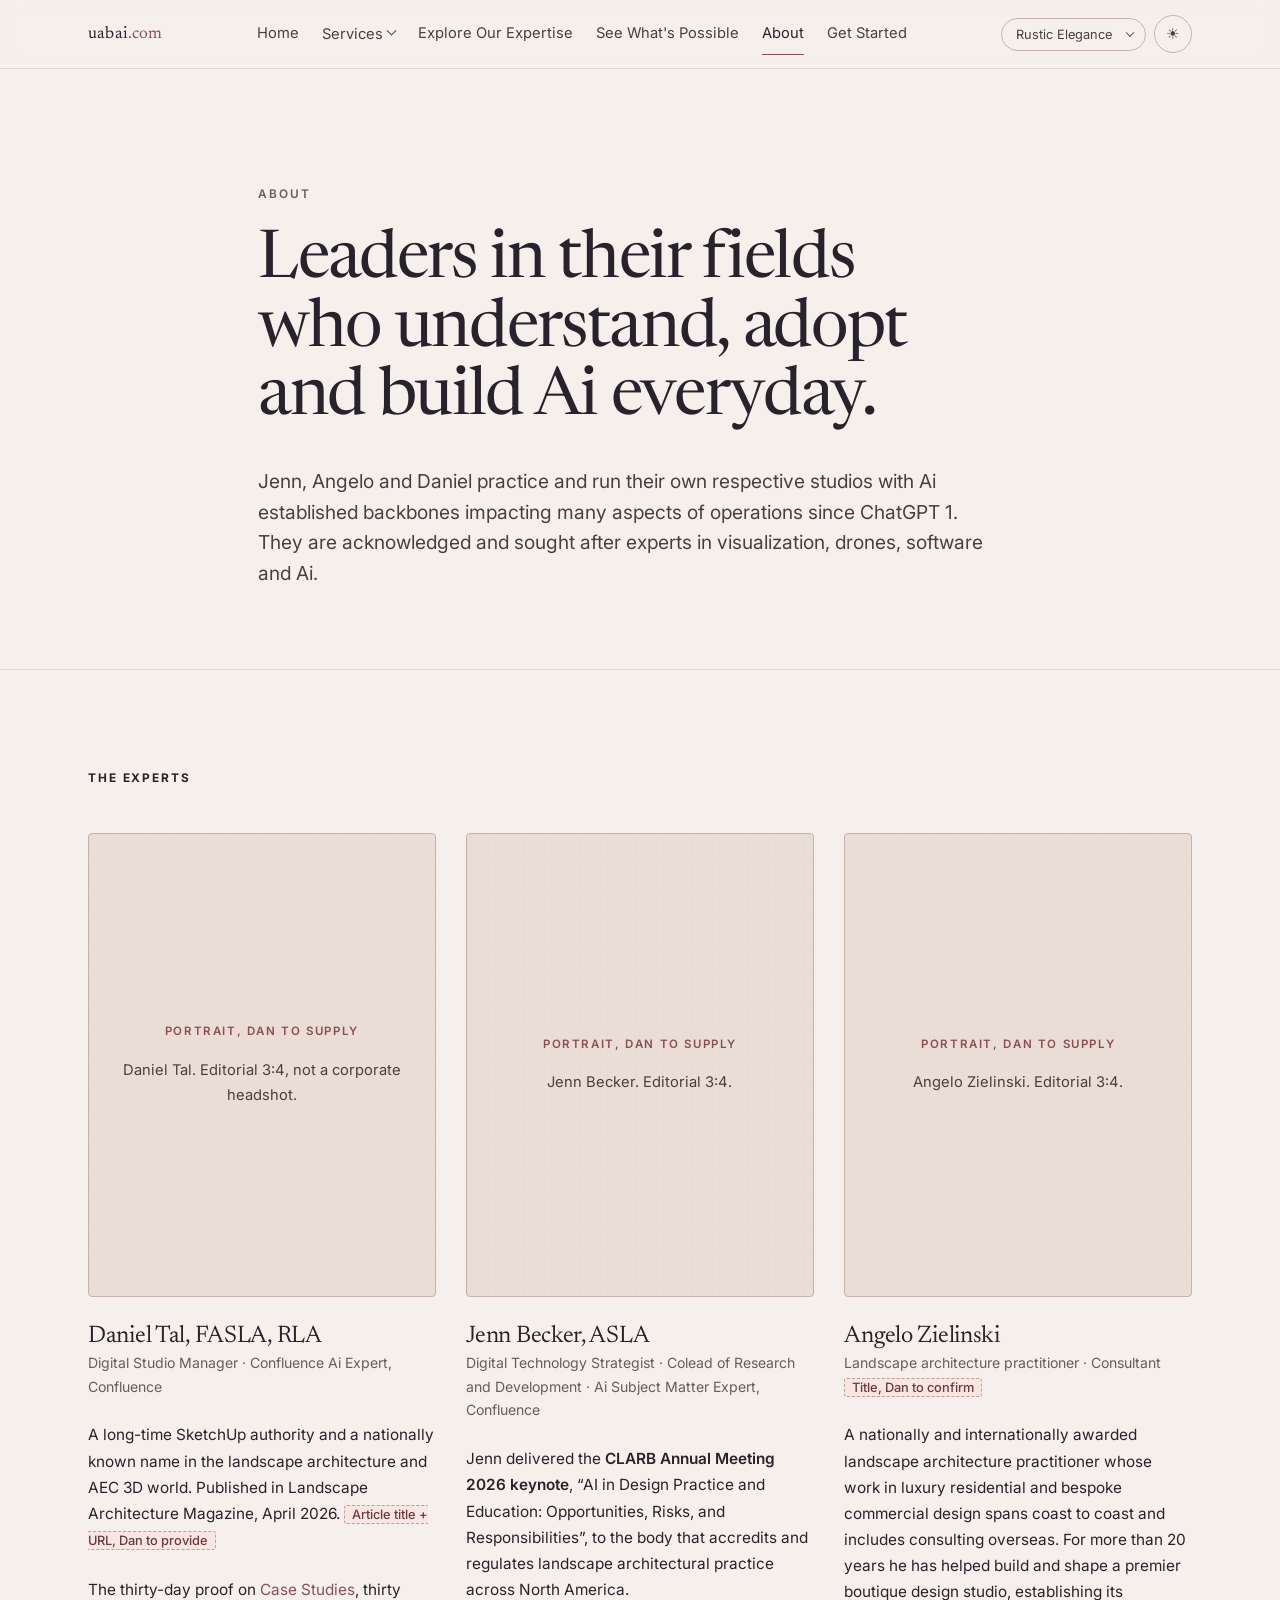
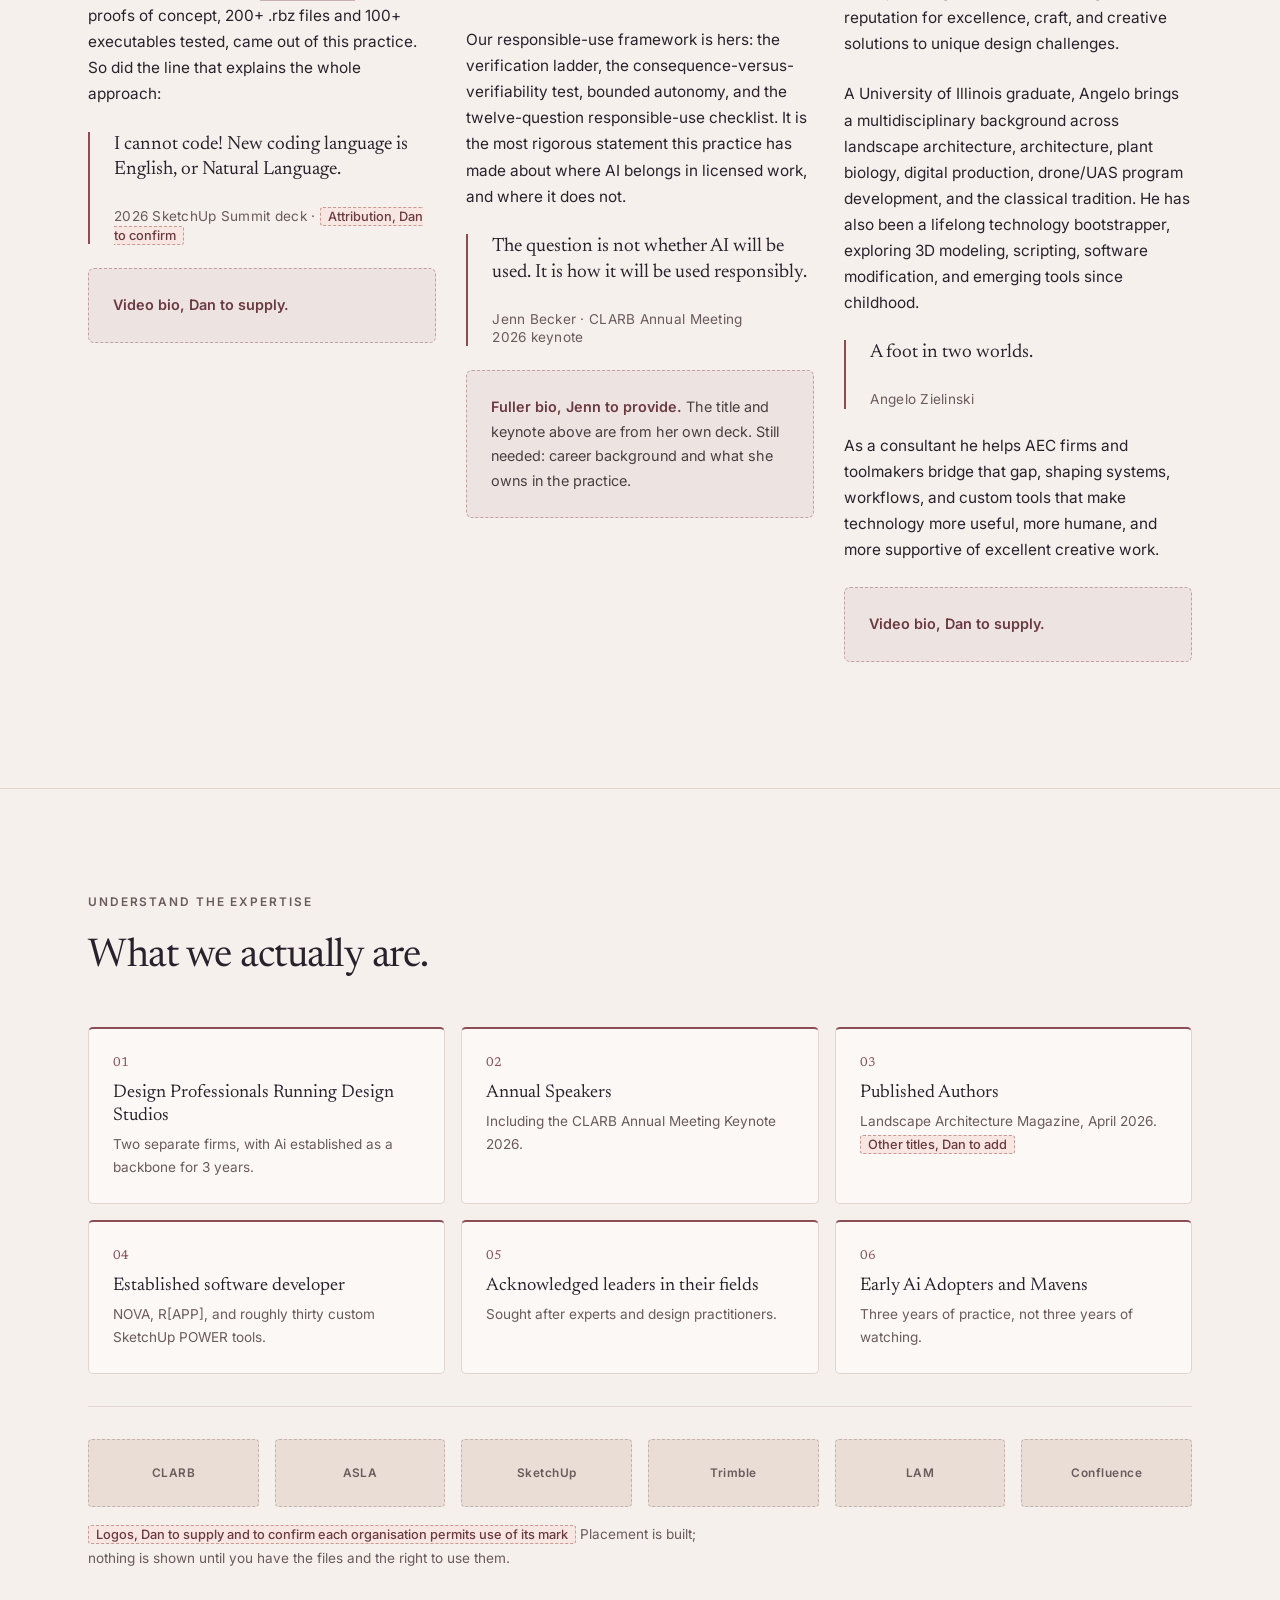
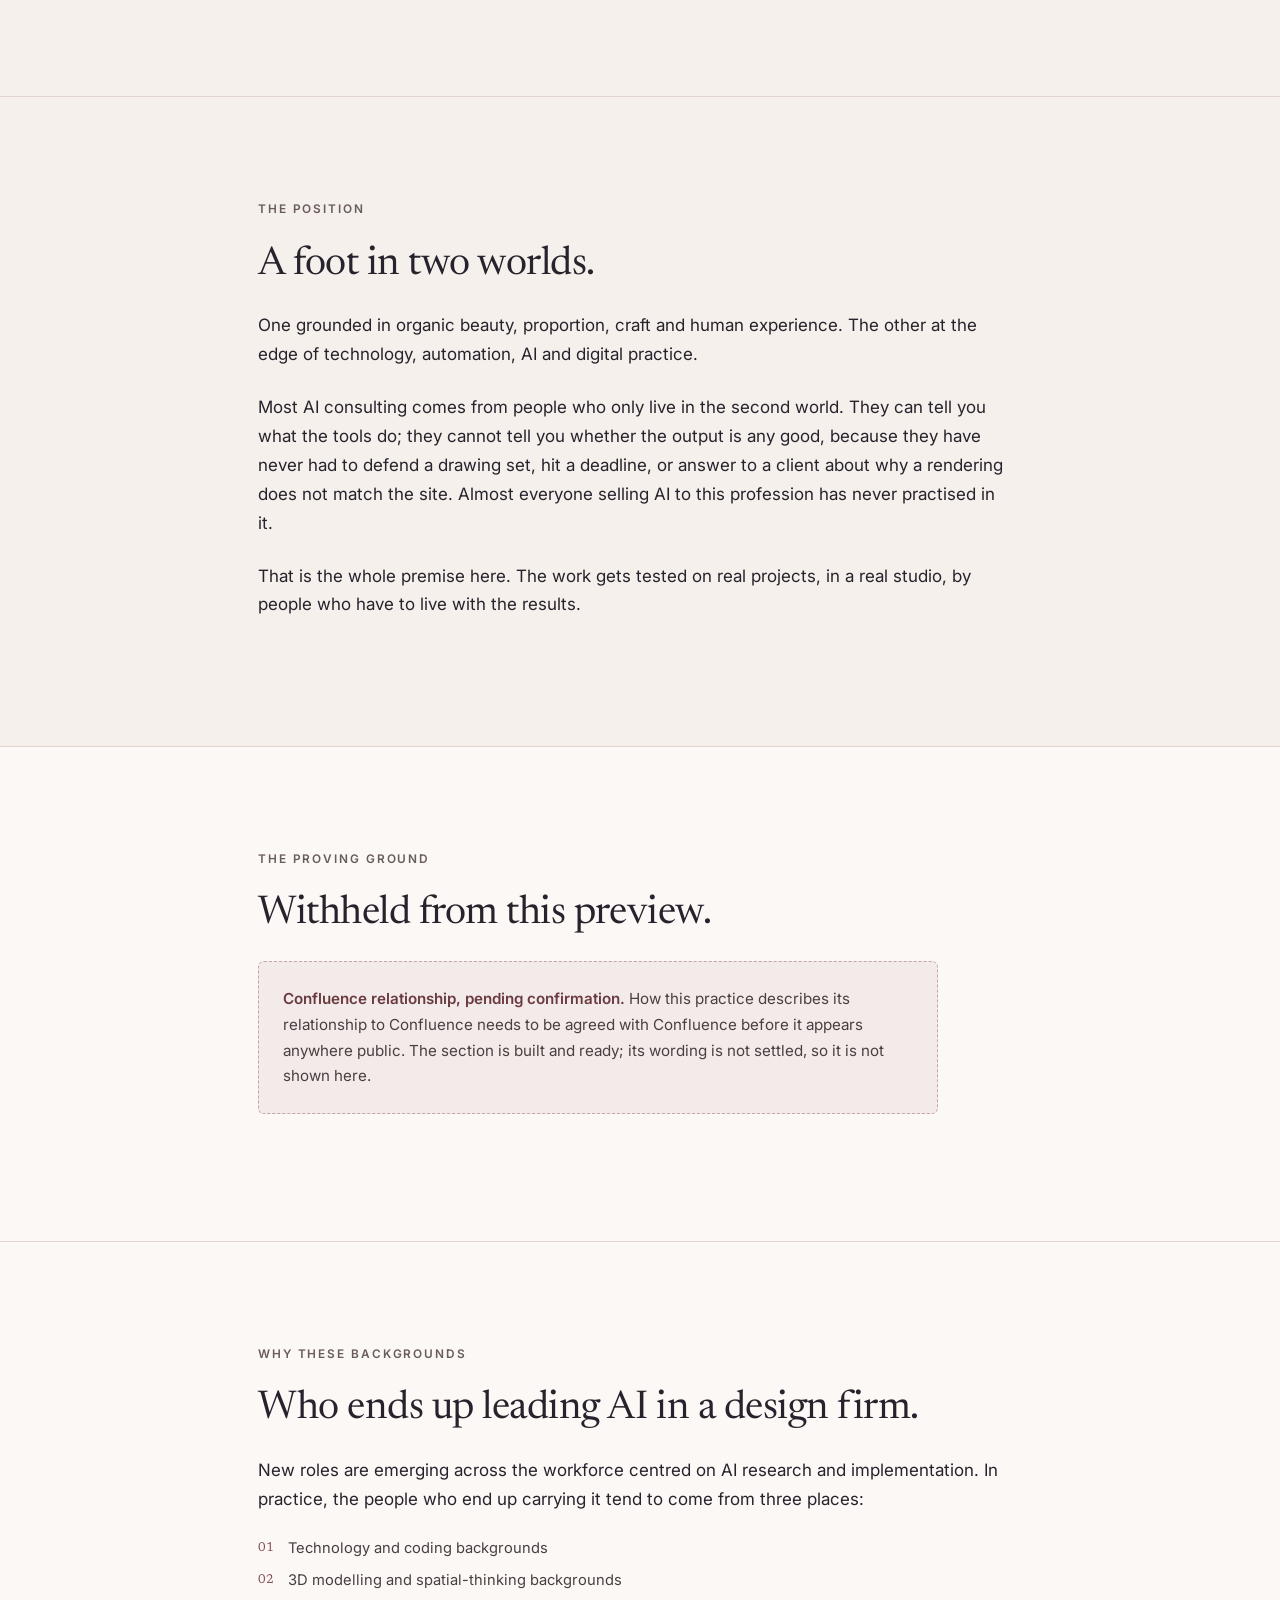
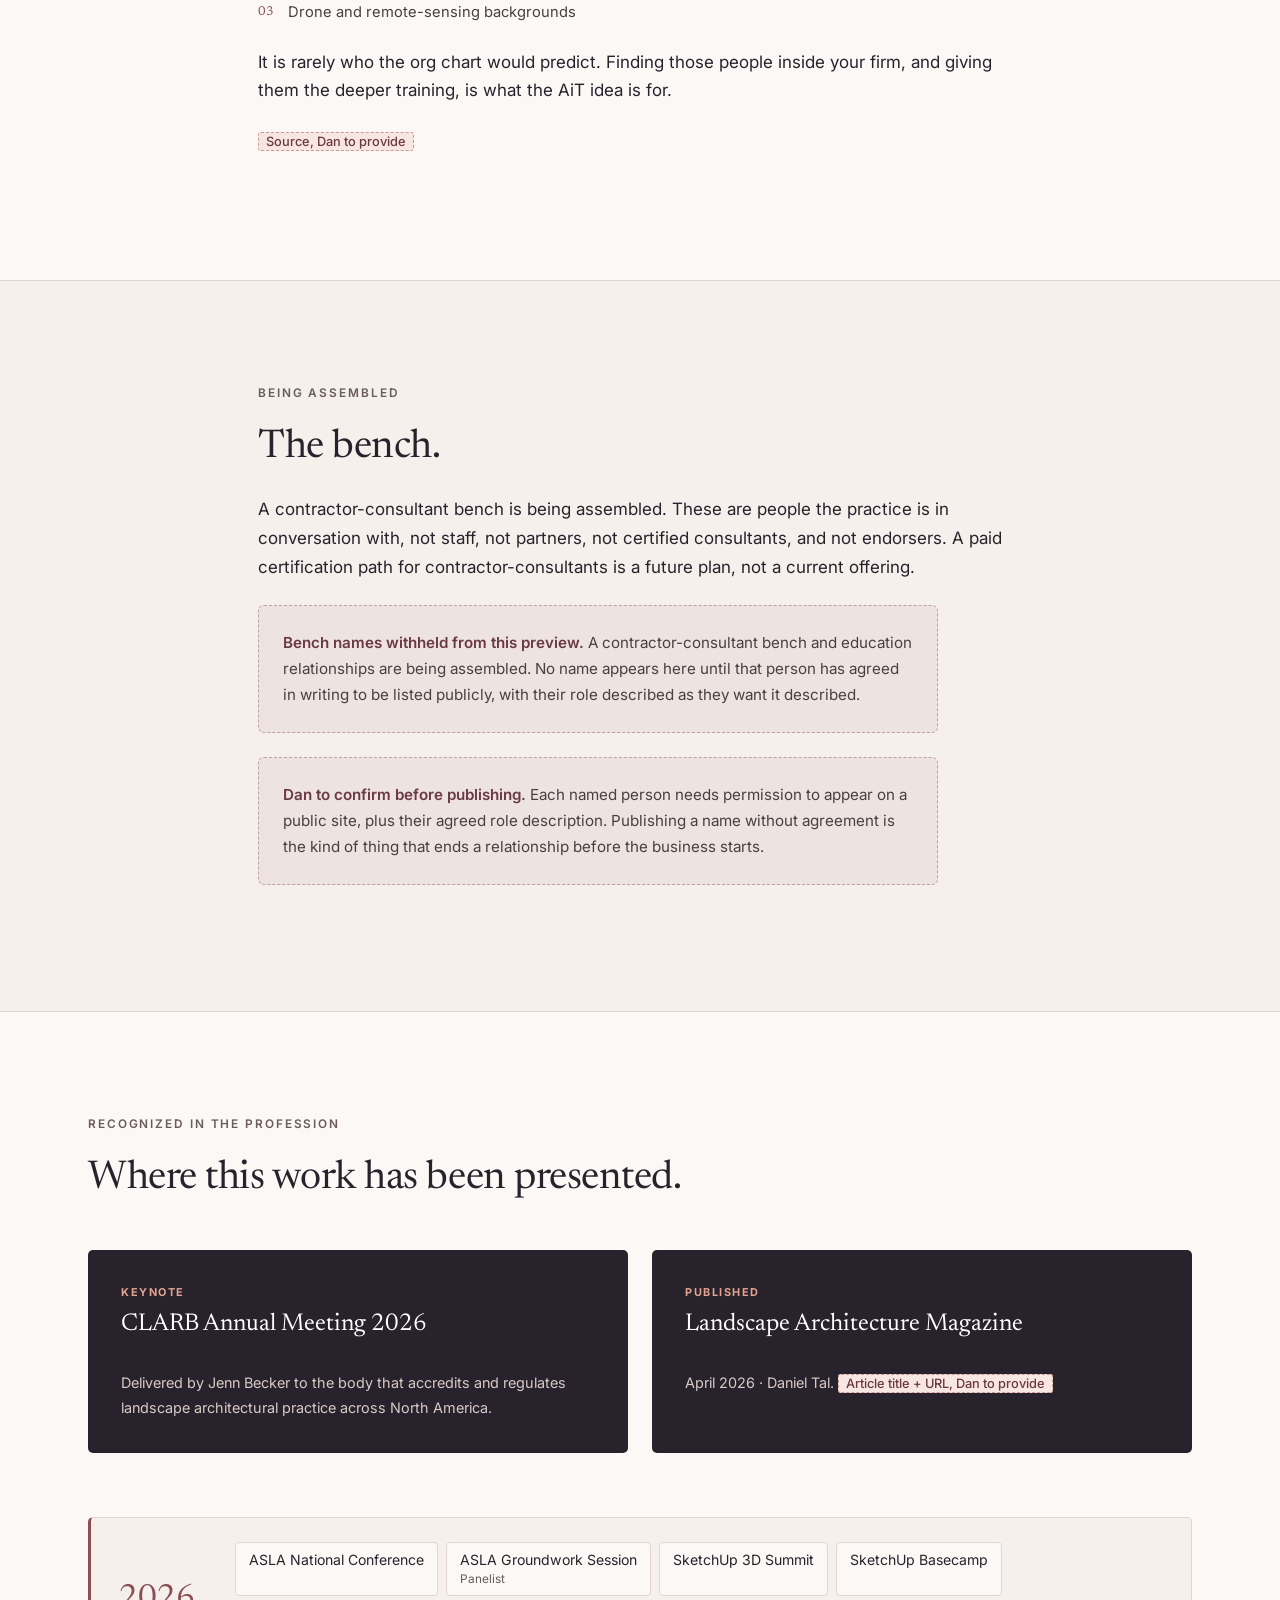
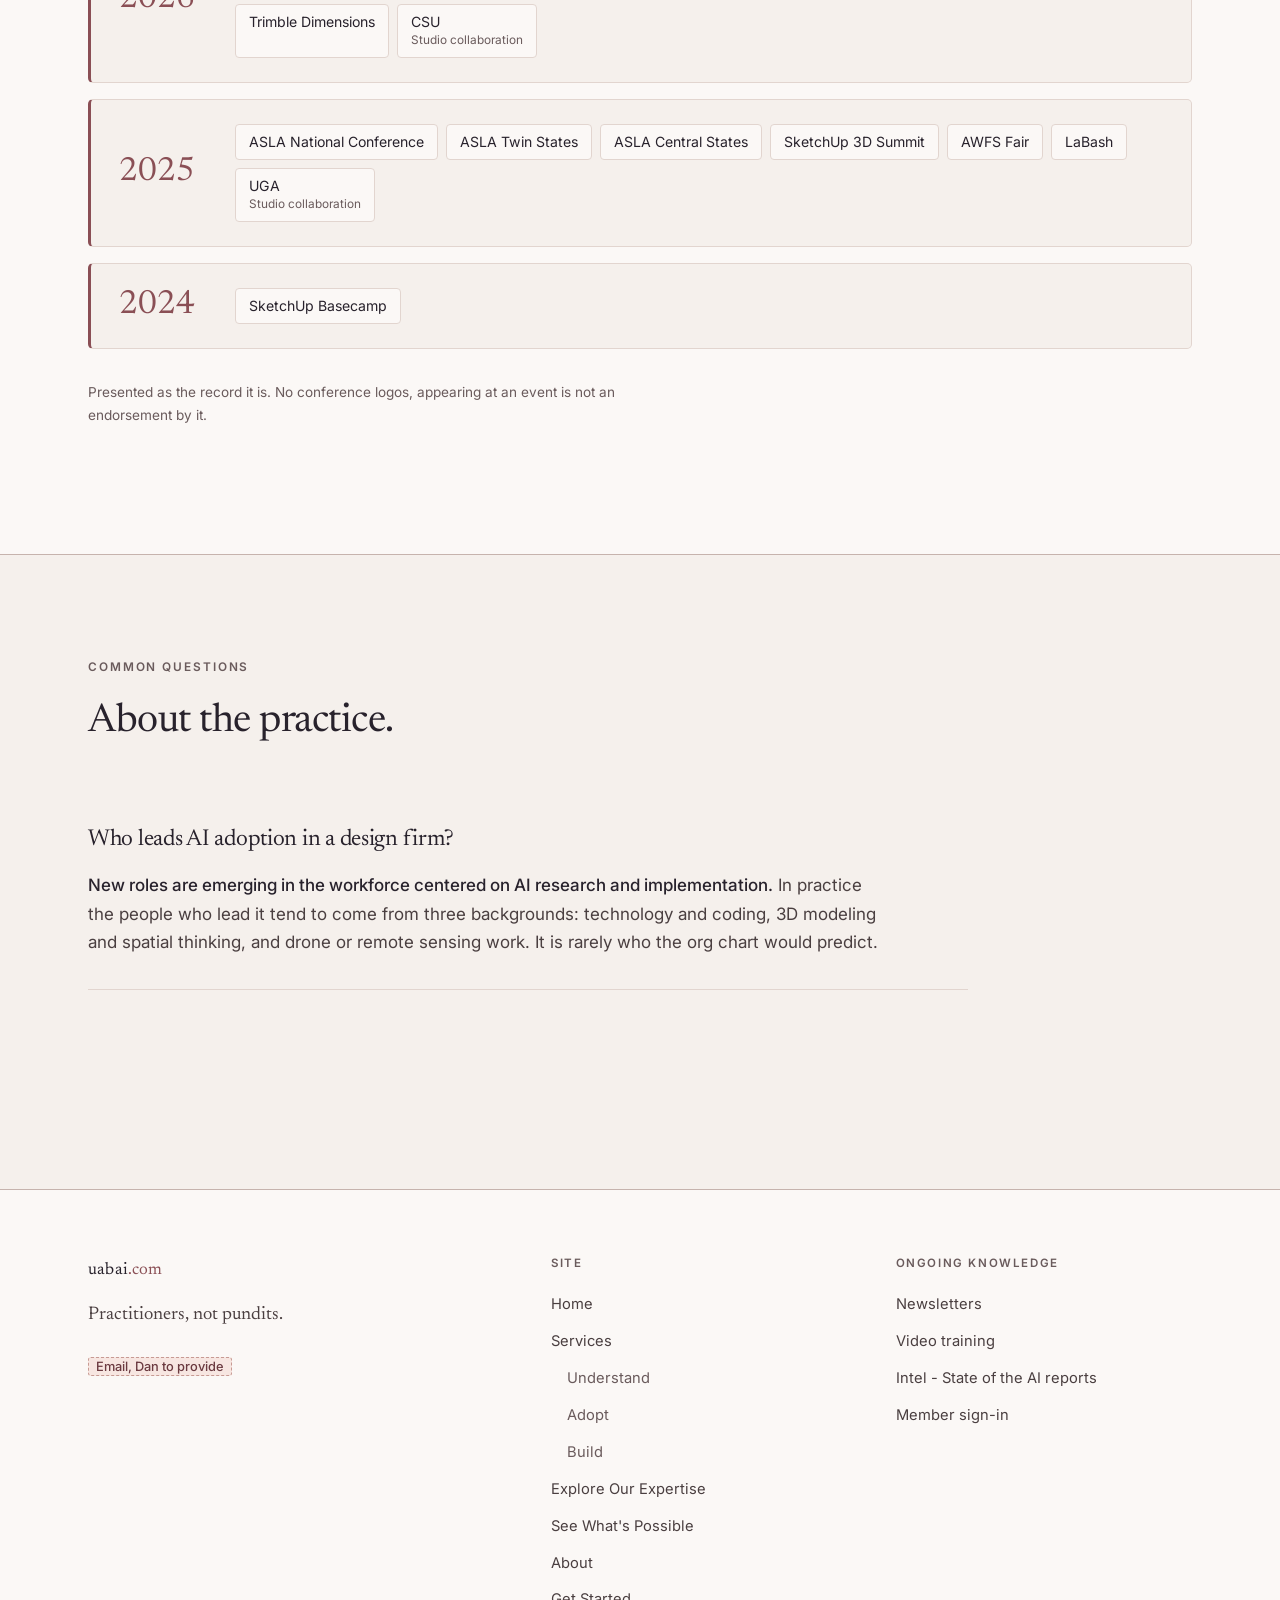
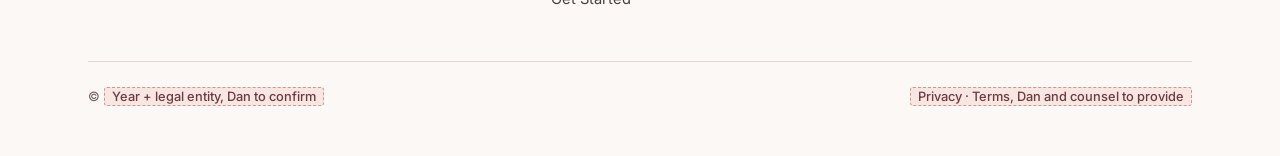
==== commit c9edb7d6: "Remove the closing CTA section from every page Six of them, one per page, each with its own copy; Da" ====
--- a/about.html
+++ b/about.html
@@ -11,7 +11,7 @@
 <link rel="preconnect" href="https://fonts.googleapis.com">
 <link rel="preconnect" href="https://fonts.gstatic.com" crossorigin>
 <link href="https://fonts.googleapis.com/css2?family=Newsreader:opsz,wght@6..72,300;6..72,400;6..72,500&family=Inter:wght@400;500;600&display=swap" rel="stylesheet">
-<link rel="stylesheet" href="assets/css/site.css?v=20260717b">
+<link rel="stylesheet" href="assets/css/site.css?v=20260717g">
 <script type="application/ld+json">
 {
   "@context": "https://schema.org",
@@ -422,15 +422,6 @@
     </div>
   </section>
 
-  <section class="closer">
-    <div class="shell">
-      <h2>If you'd like to have a conversation about your firm, we'd welcome it.</h2>
-      <div class="cta-row" style="justify-content:center">
-        <a class="btn btn--primary" href="contact.html">Let's talk</a>
-      </div>
-      <p class="dim" style="font-size:.85rem; margin-top:var(--s4)"><span class="ph">CTA copy + destination, Dan to confirm</span></p>
-    </div>
-  </section>
 
 </main>
 
@@ -473,6 +464,6 @@
   </div>
 </footer>
 
-<script src="assets/js/site.js?v=20260717b"></script>
+<script src="assets/js/site.js?v=20260717g"></script>
 </body>
 </html>
--- a/assets/css/site.css
+++ b/assets/css/site.css
@@ -668,30 +668,37 @@
   .scope-sheet .scope-card { grid-template-columns: 1fr; gap: var(--s3); }
 }
 
-/* Stage Three only, Dan's call. Three parts, three columns, heading over its
-   own list and a hairline between. The rows stretch so the dividers run the
-   full height rather than stopping at the shortest column. */
+/* Stage Three only, Dan's call: columns rather than heading-left rows. It ran
+   three across while the stage had exactly three parts; a fourth would have
+   stranded one alone in a second row, which is the orphan Dan already rejected
+   once. Two columns divide four evenly, so the count drives the column number.
+   Dividers are placed by position, not by sibling order: column two takes a
+   left edge, row two takes a top edge. `.scope-card + .scope-card` cannot
+   express that once the grid wraps, it would put a left edge on the first cell
+   of row two. */
 .scope-sheet--cols {
   display: grid;
-  grid-template-columns: repeat(3, 1fr);
+  grid-template-columns: repeat(2, 1fr);
 }
 
 .scope-sheet--cols .scope-card {
   grid-template-columns: 1fr;
   gap: var(--s3);
-}
-
-.scope-sheet--cols .scope-card + .scope-card {
-  border-top: 0;
-  border-left: 1px solid var(--rule-soft);
-}
+  border: 0;
+}
+
+/* The sheet's own `.scope-card + .scope-card` top rule matches every sibling and
+   ties this one on specificity, so it has to be cleared first or every cell in
+   row one after the first draws a stray divider. */
+.scope-sheet--cols .scope-card + .scope-card { border-top: 0; }
+
+.scope-sheet--cols .scope-card:nth-child(even) { border-left: 1px solid var(--rule-soft); }
+.scope-sheet--cols .scope-card:nth-child(n+3)  { border-top: 1px solid var(--rule-soft); }
 
 @media (max-width: 900px) {
   .scope-sheet--cols { grid-template-columns: 1fr; }
-  .scope-sheet--cols .scope-card + .scope-card {
-    border-left: 0;
-    border-top: 1px solid var(--rule-soft);
-  }
+  .scope-sheet--cols .scope-card:nth-child(even) { border-left: 0; }
+  .scope-sheet--cols .scope-card + .scope-card { border-top: 1px solid var(--rule-soft); }
 }
 .scope-card {
   border: 1px solid var(--rule-soft);
@@ -2035,13 +2042,6 @@
   clip: rect(0 0 0 0); white-space: nowrap; border: 0;
 }
 
-.closer {
-  text-align: center;
-  padding-block: clamp(56px, 8vw, 112px);
-  border-top: 1px solid var(--rule);
-}
-.closer h2 { margin-bottom: var(--s4); max-width: 22ch; margin-inline: auto; }
-.closer .lead { margin-bottom: var(--s5); }
 
 @media (prefers-reduced-motion: reduce) {
   *, *::before, *::after {
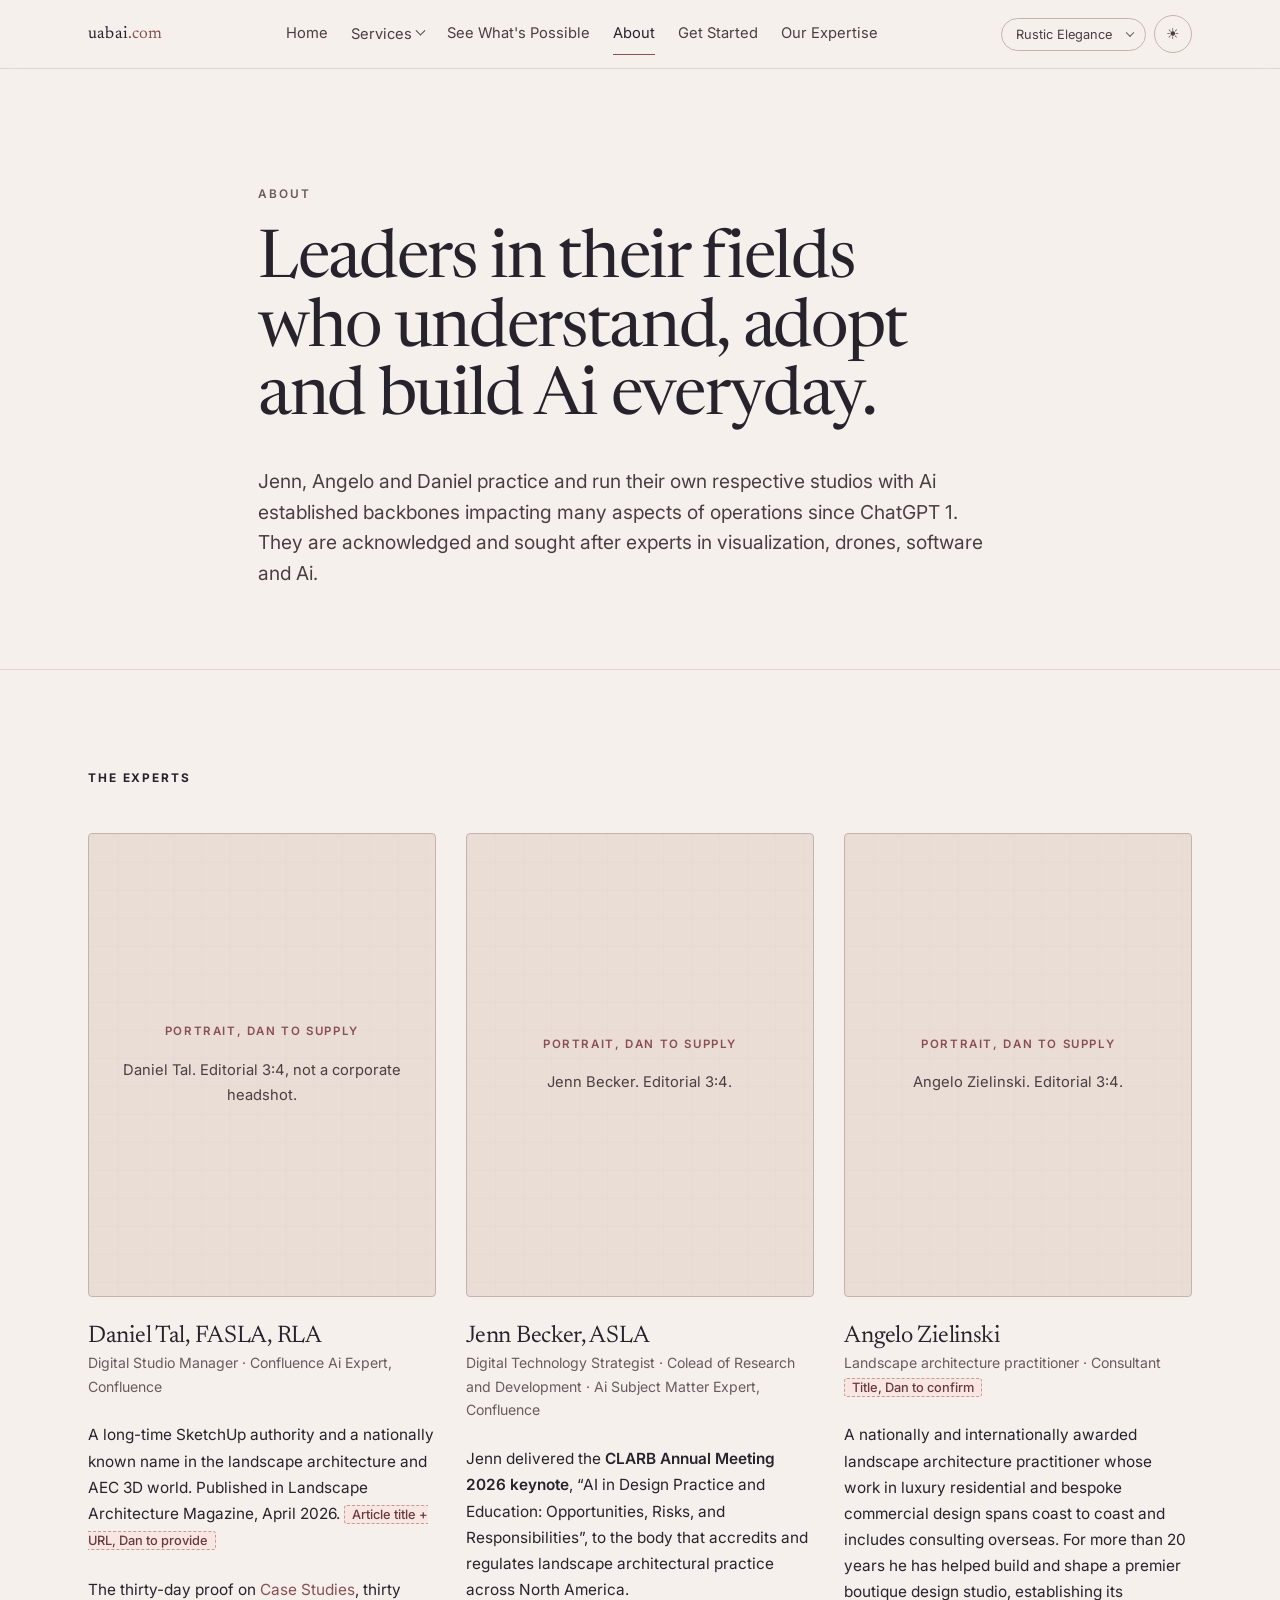
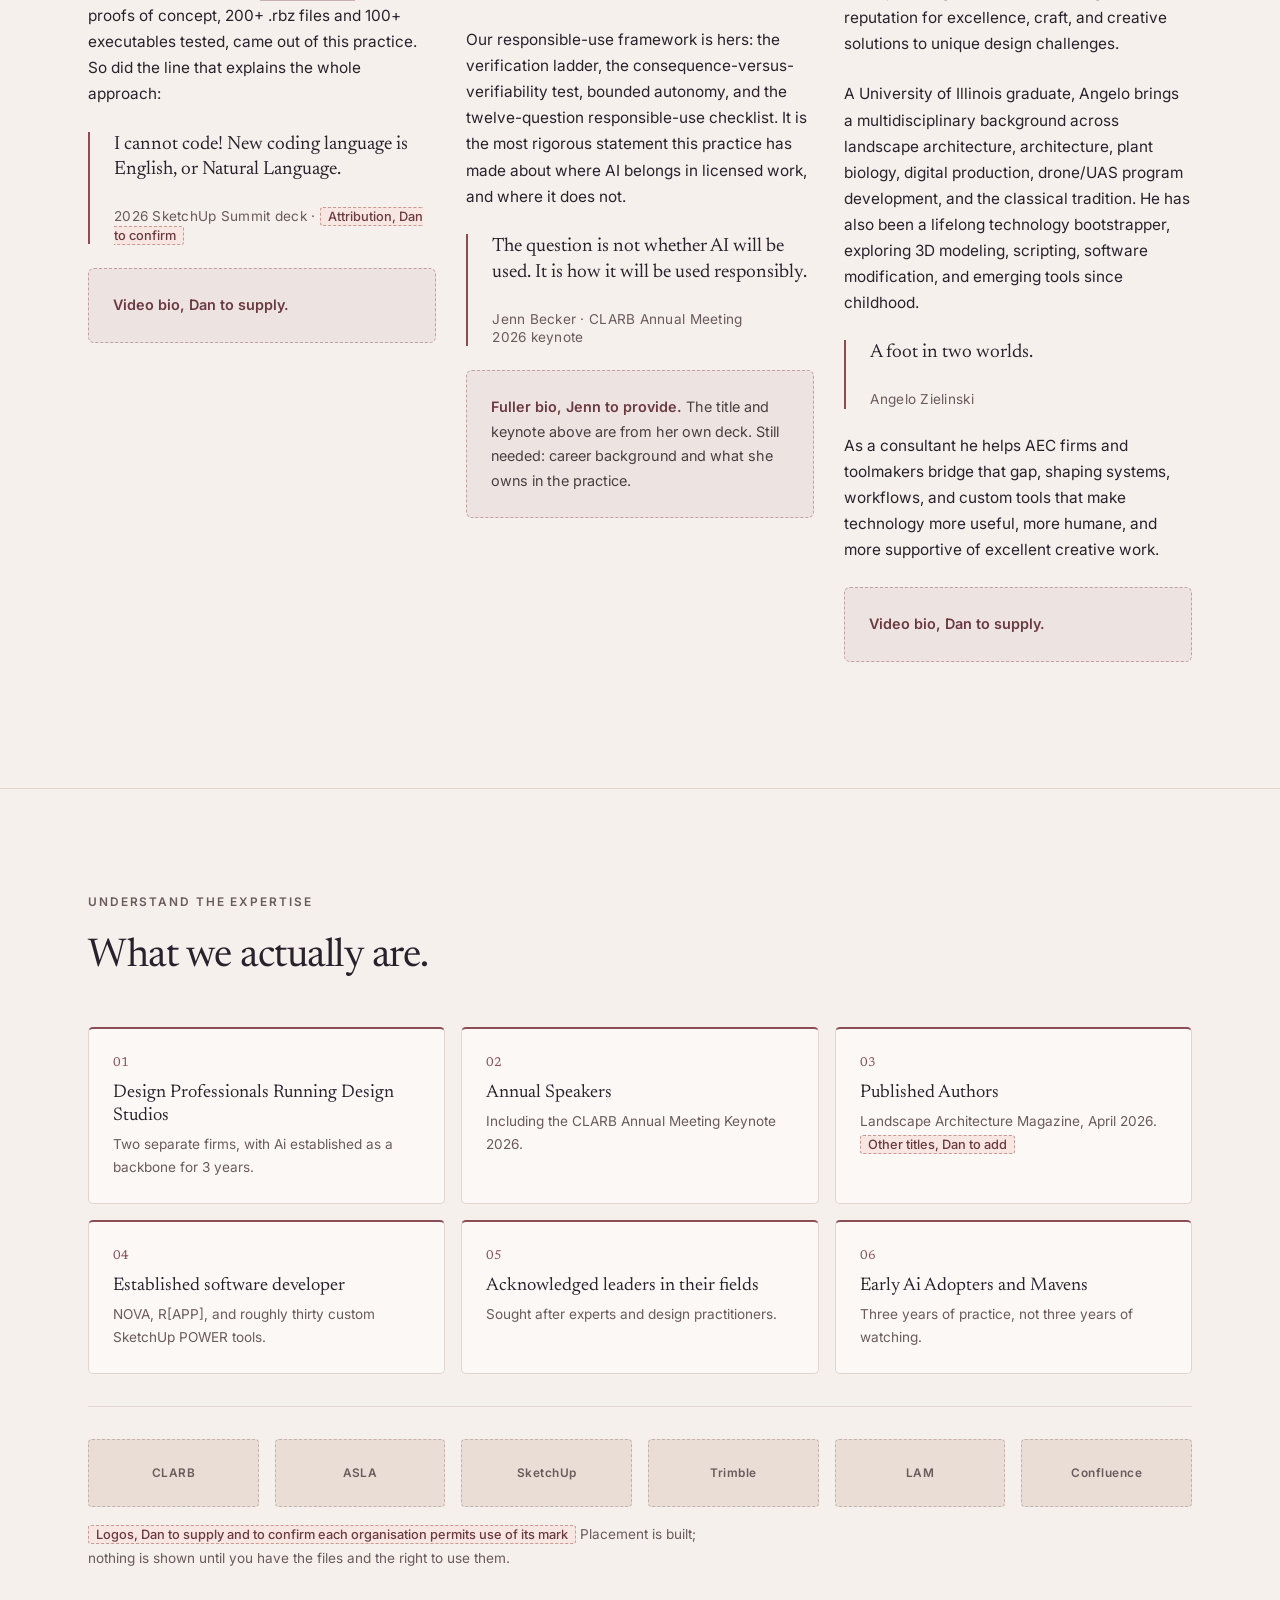
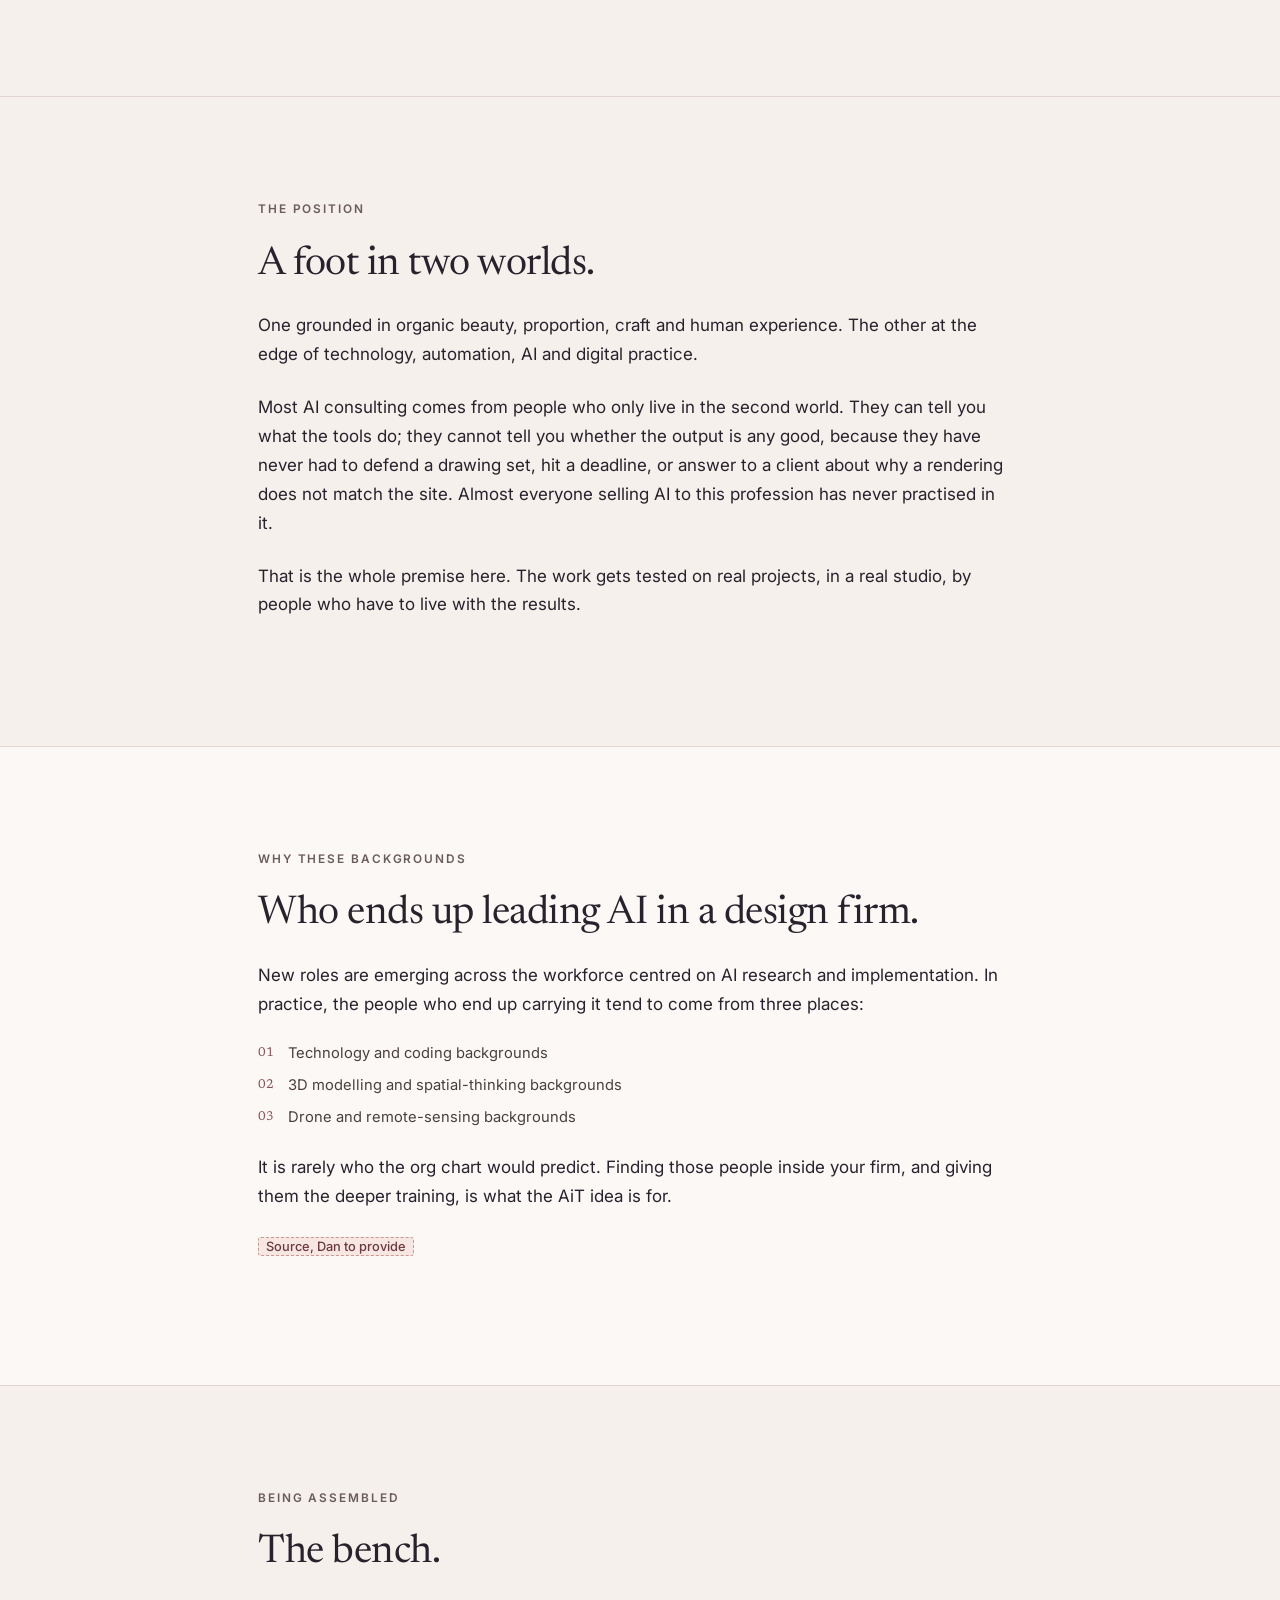
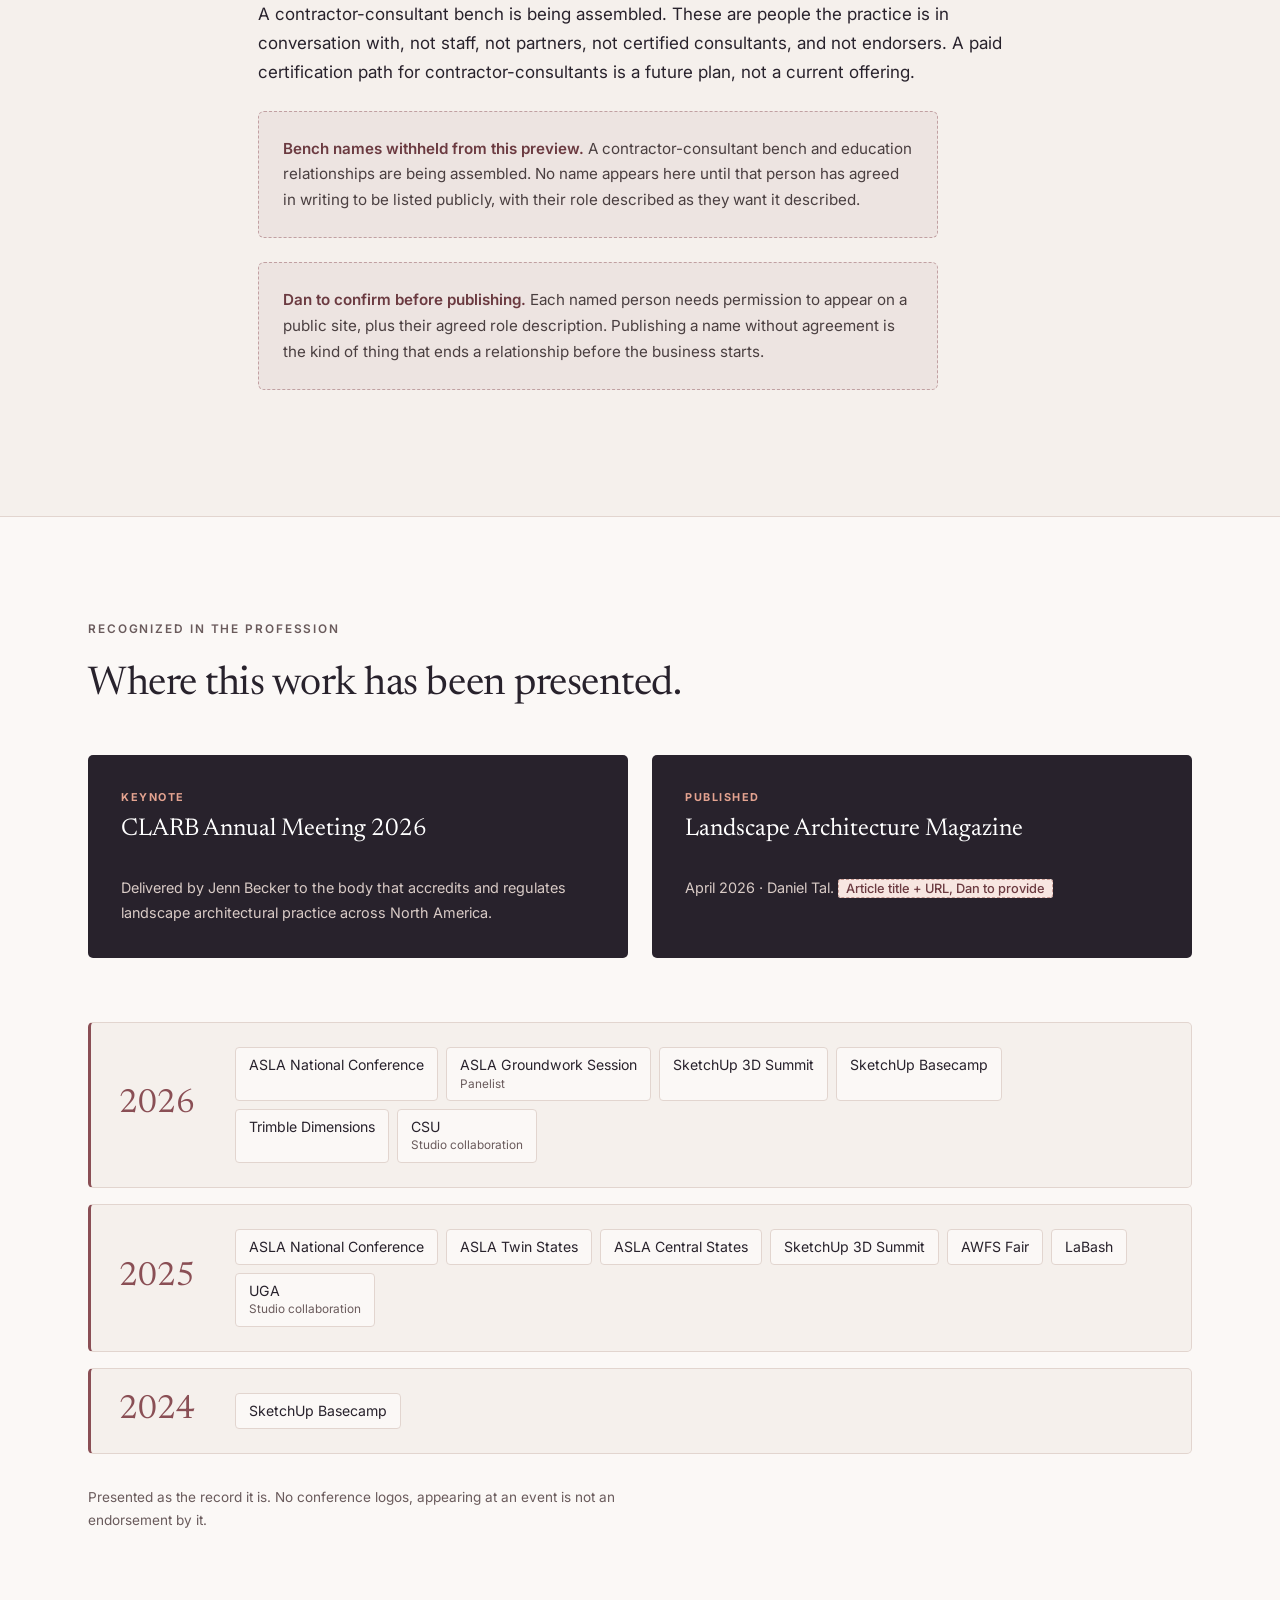
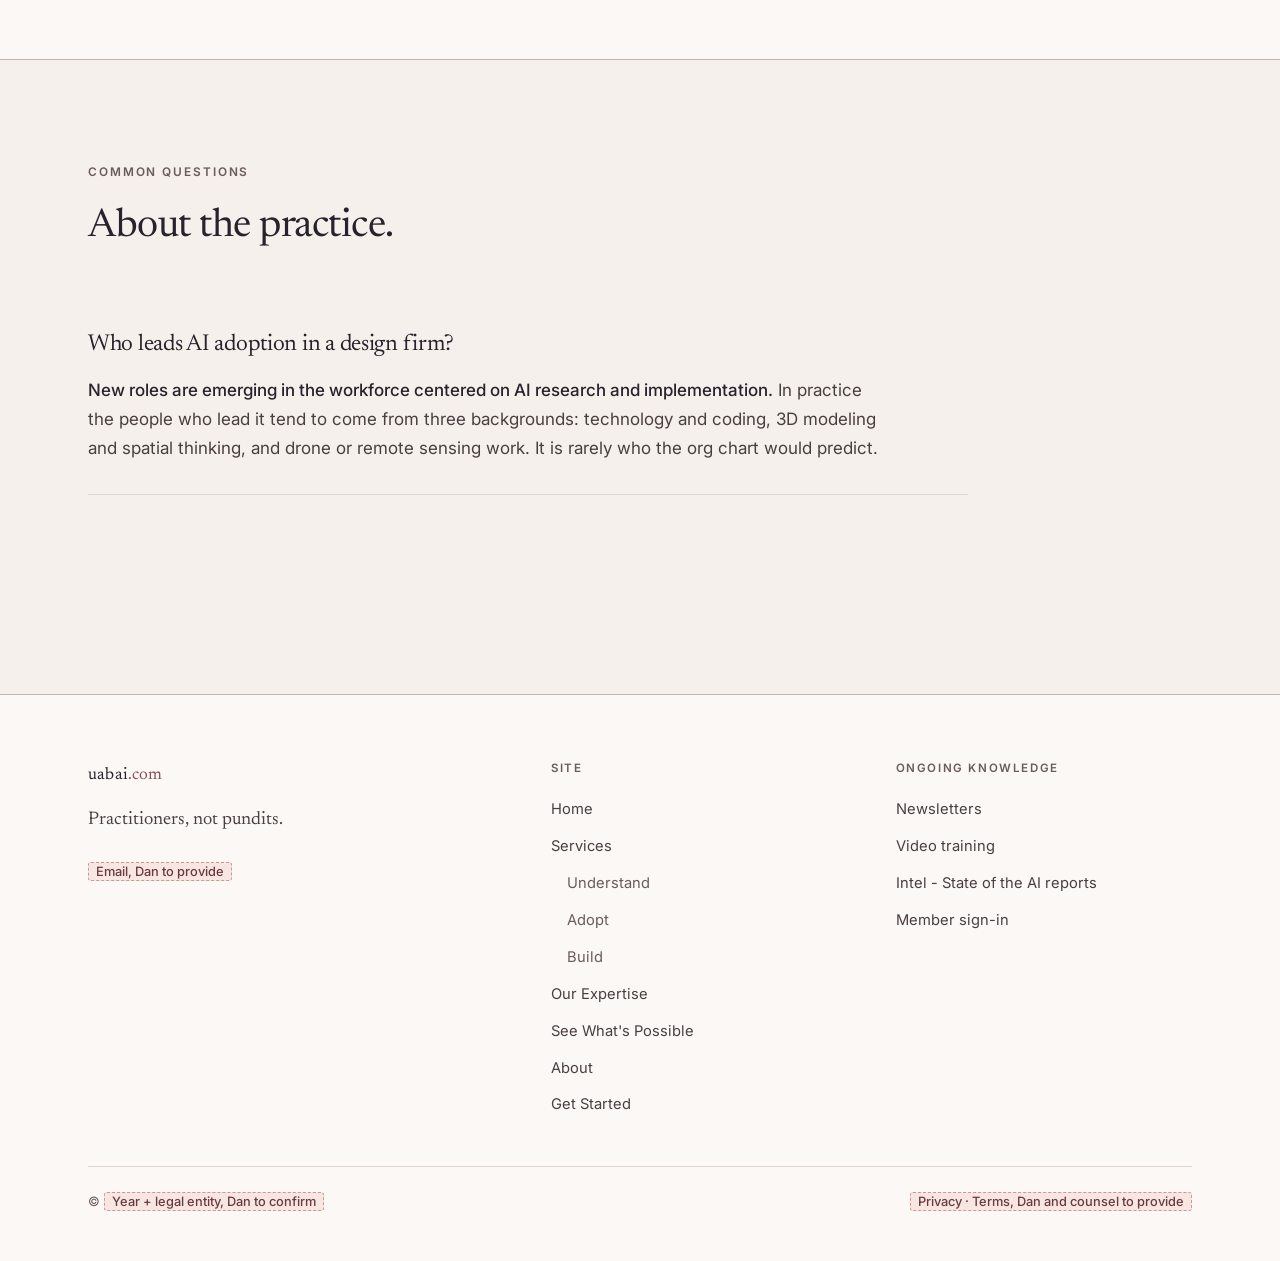
==== commit 6baac334: "Nav: "Our Expertise", last; and drop the Confluence section from About - Renamed across all 10 pages" ====
--- a/about.html
+++ b/about.html
@@ -11,7 +11,7 @@
 <link rel="preconnect" href="https://fonts.googleapis.com">
 <link rel="preconnect" href="https://fonts.gstatic.com" crossorigin>
 <link href="https://fonts.googleapis.com/css2?family=Newsreader:opsz,wght@6..72,300;6..72,400;6..72,500&family=Inter:wght@400;500;600&display=swap" rel="stylesheet">
-<link rel="stylesheet" href="assets/css/site.css?v=20260717g">
+<link rel="stylesheet" href="assets/css/site.css?v=20260717i">
 <script type="application/ld+json">
 {
   "@context": "https://schema.org",
@@ -85,10 +85,10 @@
             <i>03</i><span><strong>Build</strong><small>180-Day AI Competency · $30k to $40k</small></span></a>
         </div>
       </span>
-      <a href="expertise.html">Explore Our Expertise</a>
       <a href="possibilities.html">See What's Possible</a>
       <a href="about.html" aria-current="page">About</a>
       <a href="contact.html">Get Started</a>
+      <a href="expertise.html">Our Expertise</a>
     </nav>
     <div class="header-tools">
       <span class="style-pick">
@@ -290,19 +290,6 @@
     </div>
   </section>
 
-  <!-- confluence section withheld from preview -->
-  <section class="bg-lifted rule-top">
-    <div class="shell shell--narrow">
-      <span class="eyebrow">The proving ground</span>
-      <h2>Withheld from this preview.</h2>
-      <div class="ph-block">
-        <strong>Confluence relationship, pending confirmation.</strong> How this practice
-        describes its relationship to Confluence needs to be agreed with Confluence before it
-        appears anywhere public. The section is built and ready; its wording is not settled,
-        so it is not shown here.
-      </div>
-    </div>
-  </section>
   <!-- ------------------------------------------------ workforce -->
   <section class="bg-lifted rule-top">
     <div class="shell shell--narrow">
@@ -441,7 +428,7 @@
           <li class="sub"><a href="stage-understand.html">Understand</a></li>
           <li class="sub"><a href="stage-adopt.html">Adopt</a></li>
           <li class="sub"><a href="stage-build.html">Build</a></li>
-          <li><a href="expertise.html">Explore Our Expertise</a></li>
+          <li><a href="expertise.html">Our Expertise</a></li>
           <li><a href="possibilities.html">See What's Possible</a></li>
           <li><a href="about.html">About</a></li>
           <li><a href="contact.html">Get Started</a></li>
@@ -464,6 +451,6 @@
   </div>
 </footer>
 
-<script src="assets/js/site.js?v=20260717g"></script>
+<script src="assets/js/site.js?v=20260717i"></script>
 </body>
 </html>
